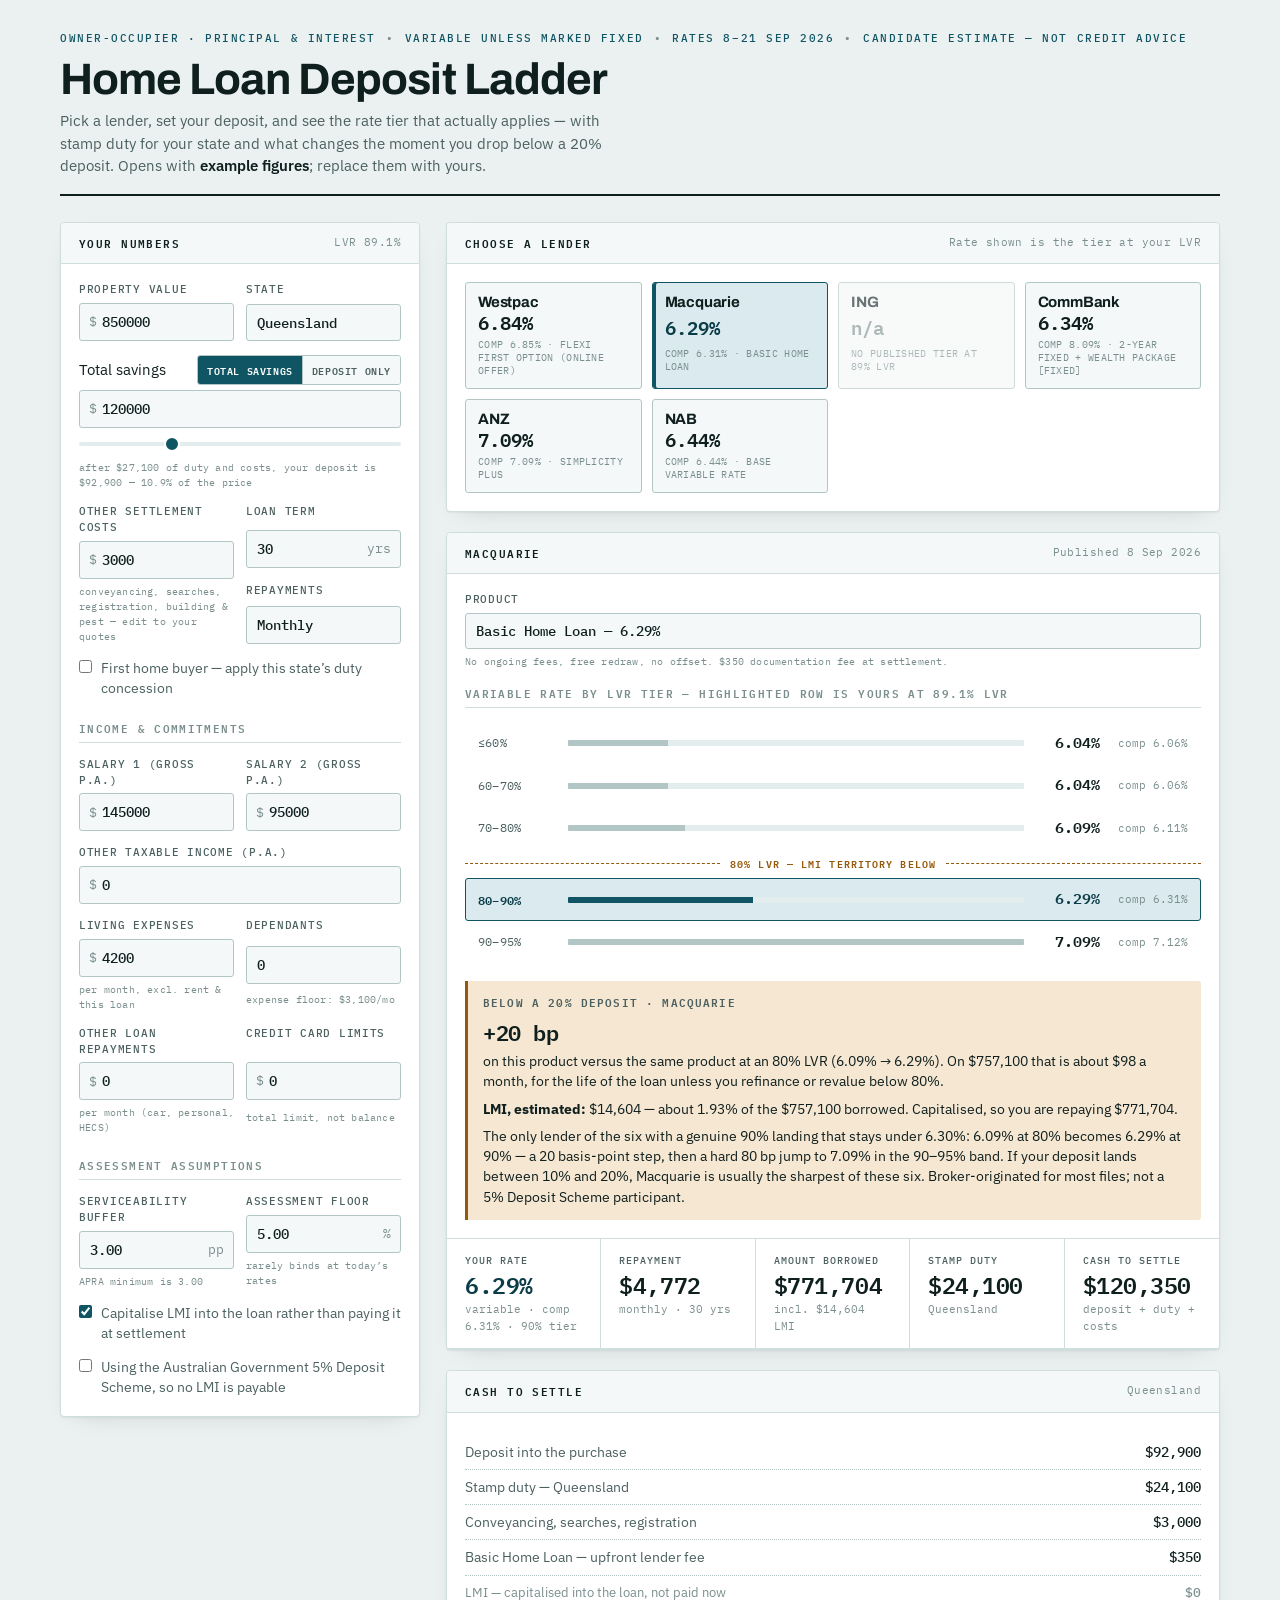
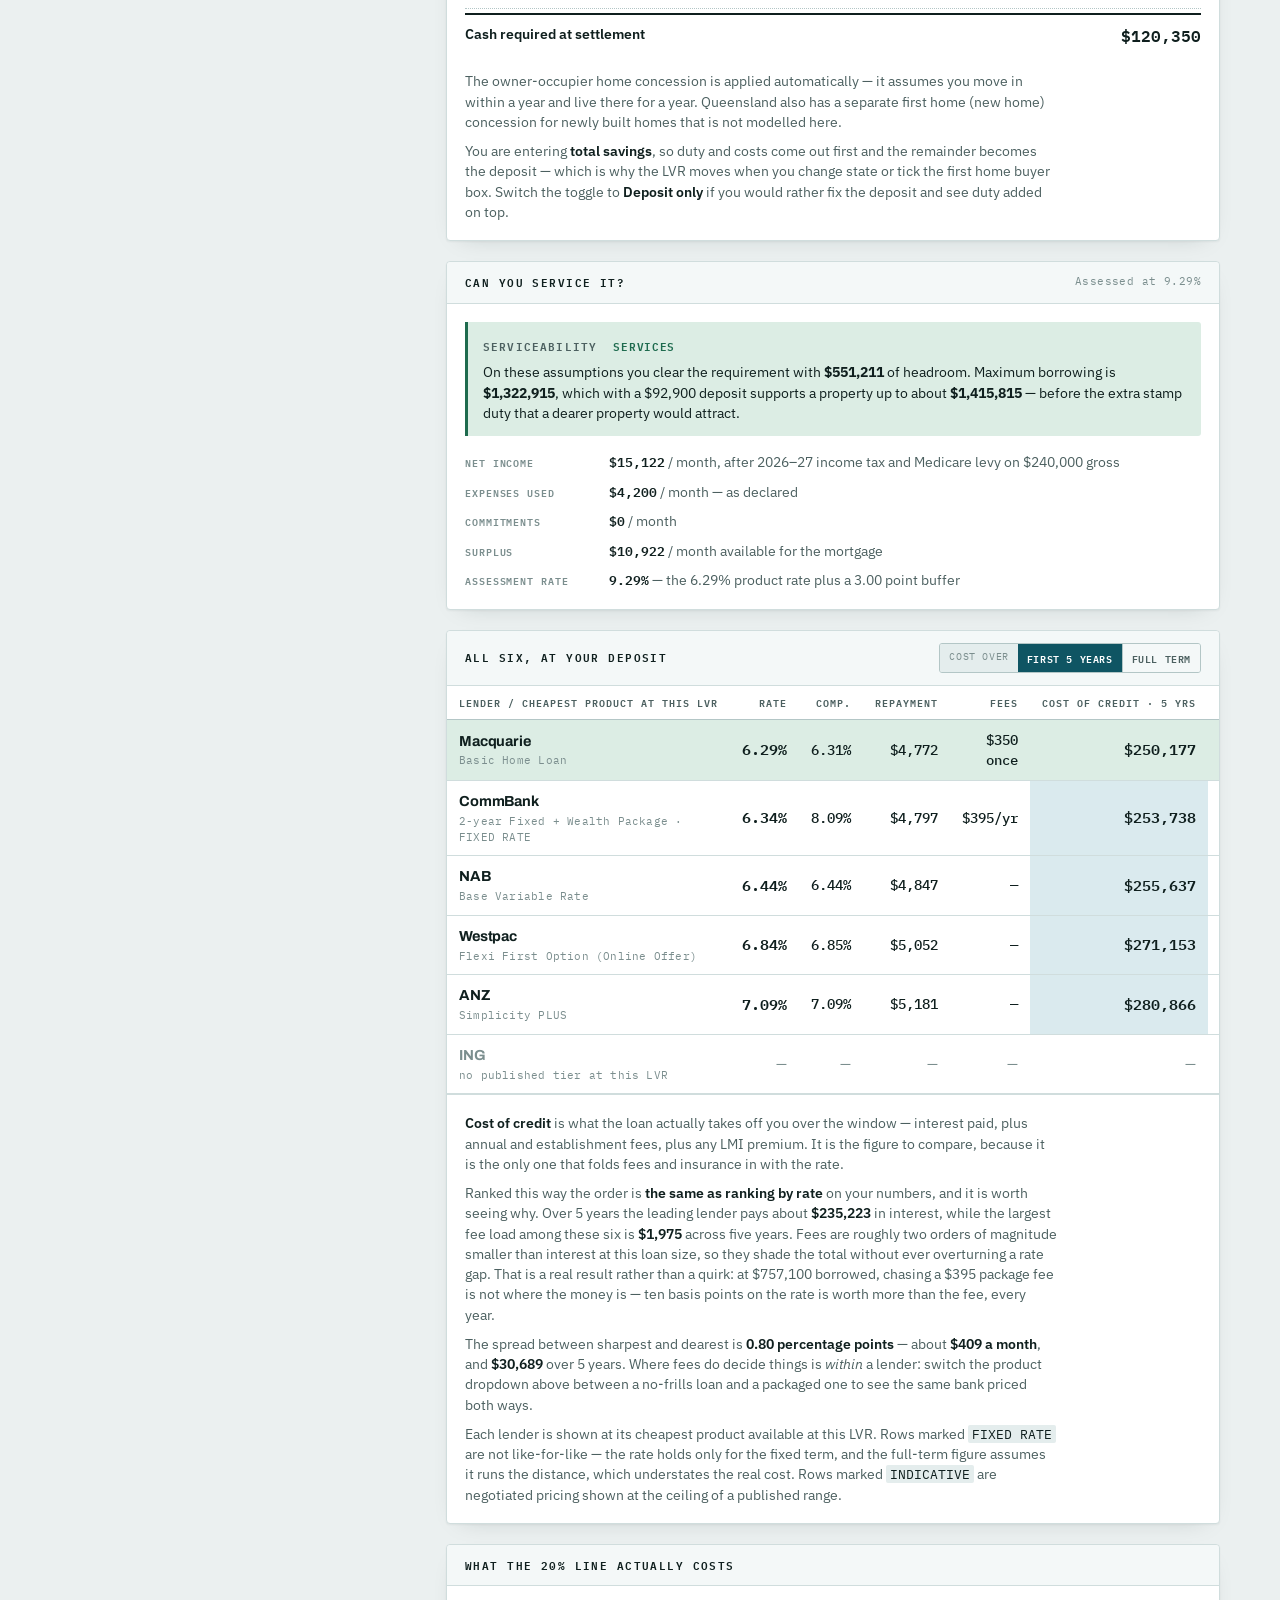
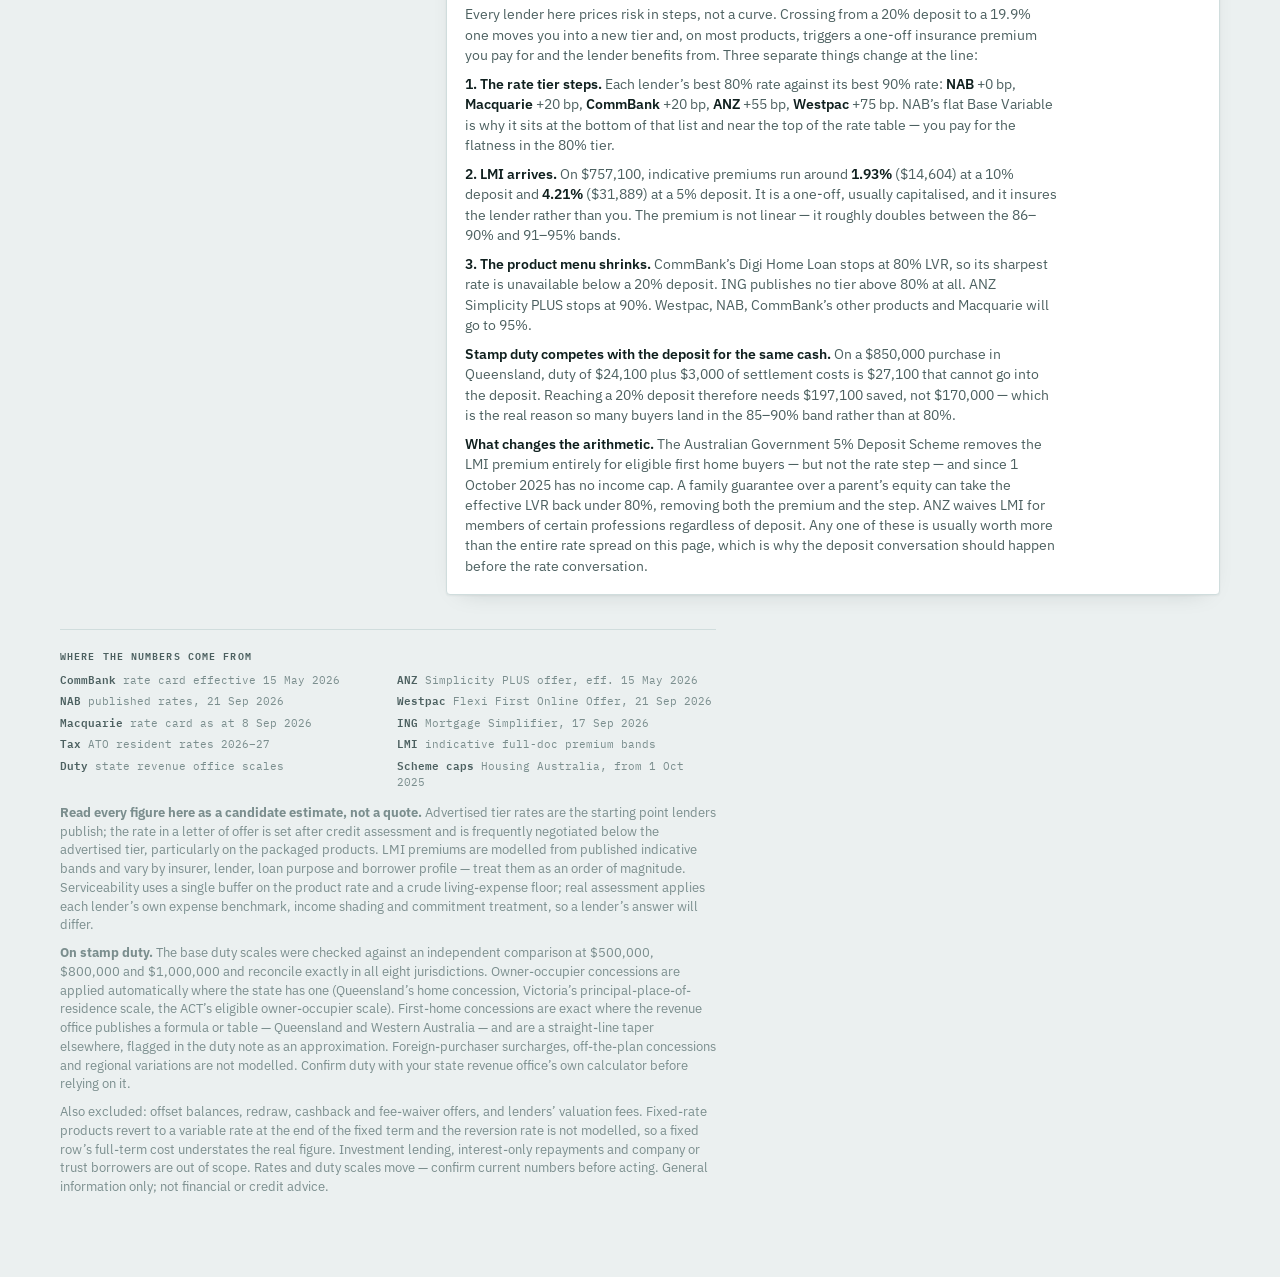
==== home-loan-ladder/index.html @ e35a6cb9 "Publish Home Loan Deposit Ladder" ====
<!doctype html>
<html lang="en-AU">
<head>
<meta charset="utf-8">
<meta name="viewport" content="width=device-width, initial-scale=1">
<title>Home Loan Deposit Ladder</title>
<style>body{font-family:system-ui,-apple-system,sans-serif;margin:0;padding:2rem;background:#eef3f3;color:#142323}main{max-width:42rem;margin:12vh auto;background:#fff;padding:2rem;border:1px solid #ccd8d8;border-radius:8px}p{line-height:1.55}.err{color:#8d2424}</style>
</head>
<body><main id="loading"><h1>Home Loan Deposit Ladder</h1><p>Loading calculator…</p></main>
<script>
(async()=>{
try{
if(!('DecompressionStream' in window)) throw new Error('Browser gzip support unavailable.');
const files=['c01.bin','c02.bin','c03.bin','c04.bin','c05.bin','c06.bin','c07.bin','c08.bin','c09.bin','c10.bin','c11.bin'];
const arrays=await Promise.all(files.map(f=>fetch('assets/'+f,{cache:'no-store'}).then(r=>{if(!r.ok)throw new Error(f+' '+r.status);return r.arrayBuffer();}).then(b=>new Uint8Array(b))));
const total=arrays.reduce((n,a)=>n+a.length,0),packed=new Uint8Array(total);let offset=0;for(const a of arrays){packed.set(a,offset);offset+=a.length;}
const stream=new Blob([packed]).stream().pipeThrough(new DecompressionStream('gzip'));
const html=await new Response(stream).text();document.open();document.write(html);document.close();
}catch(e){document.getElementById('loading').innerHTML='<h1>Home Loan Deposit Ladder</h1><p class="err">The calculator could not be loaded. Please refresh the page.</p>';console.error(e);}
})();
</script></body></html>
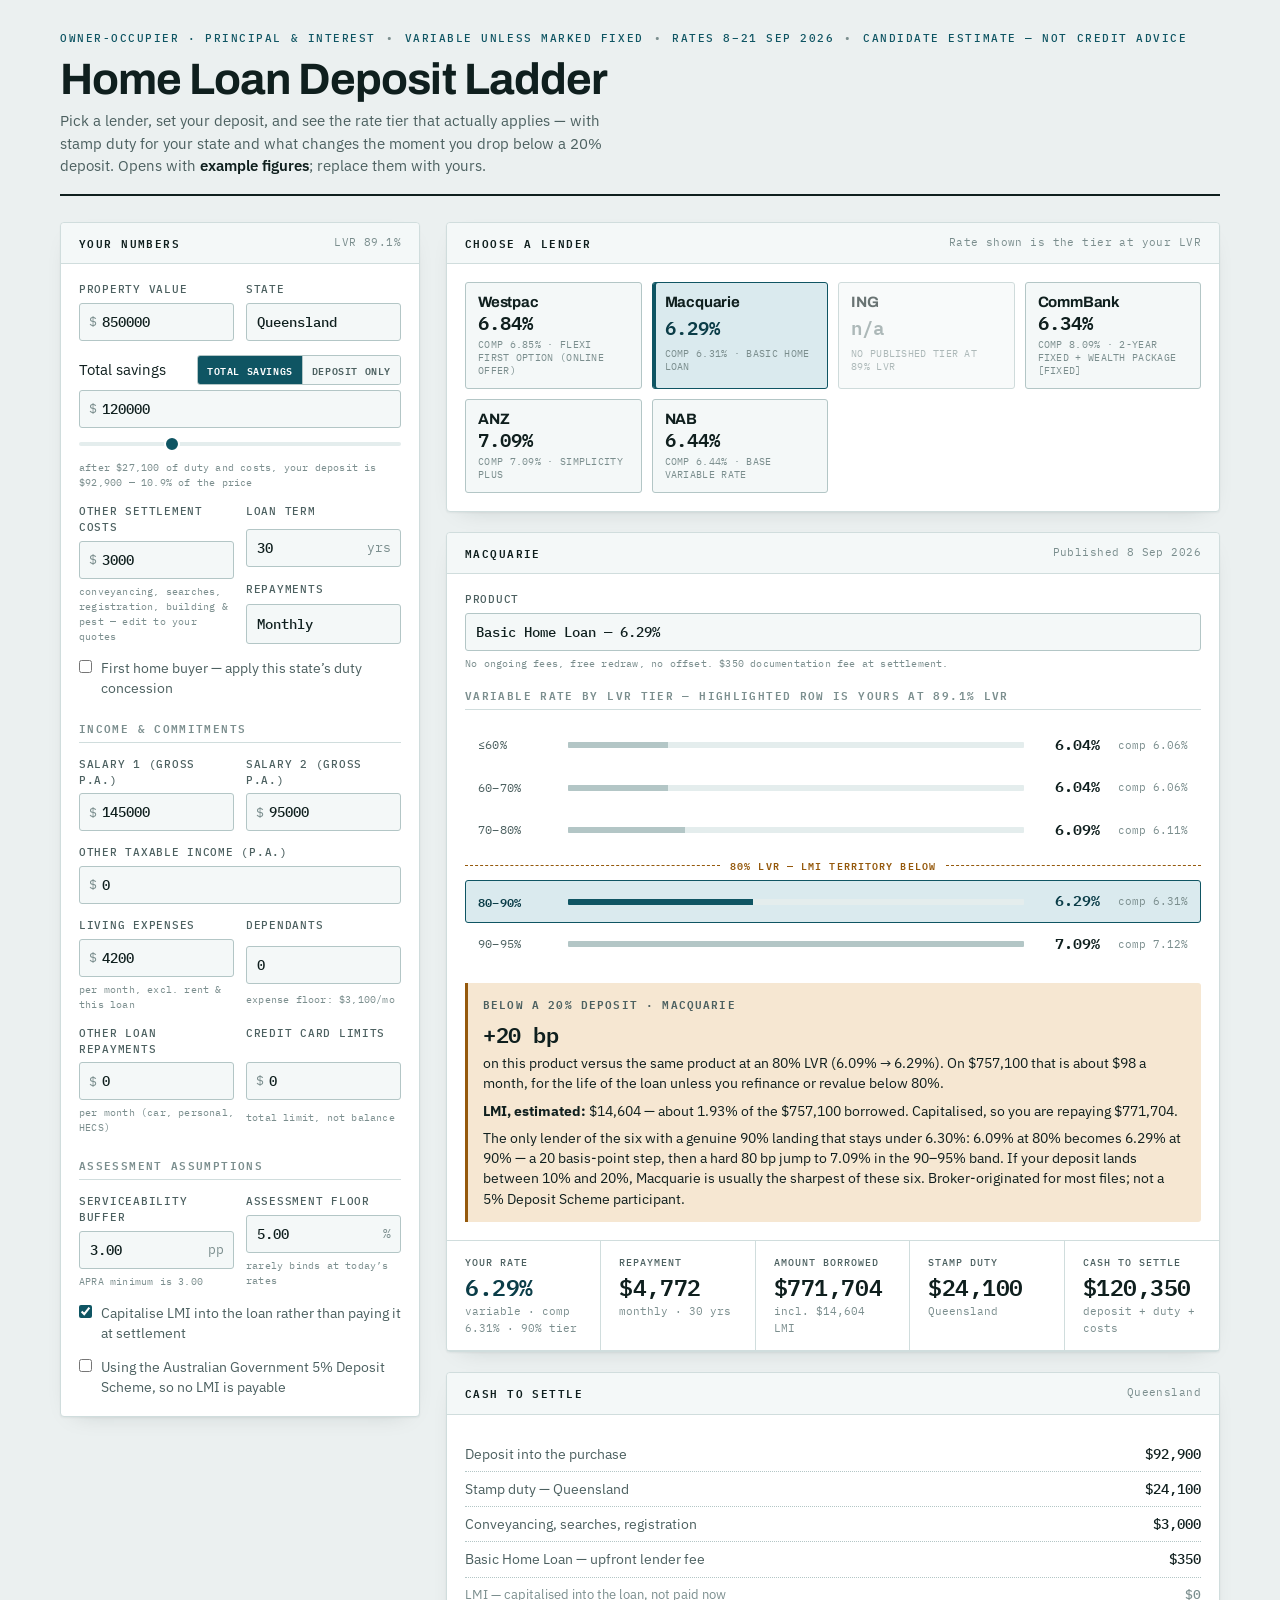
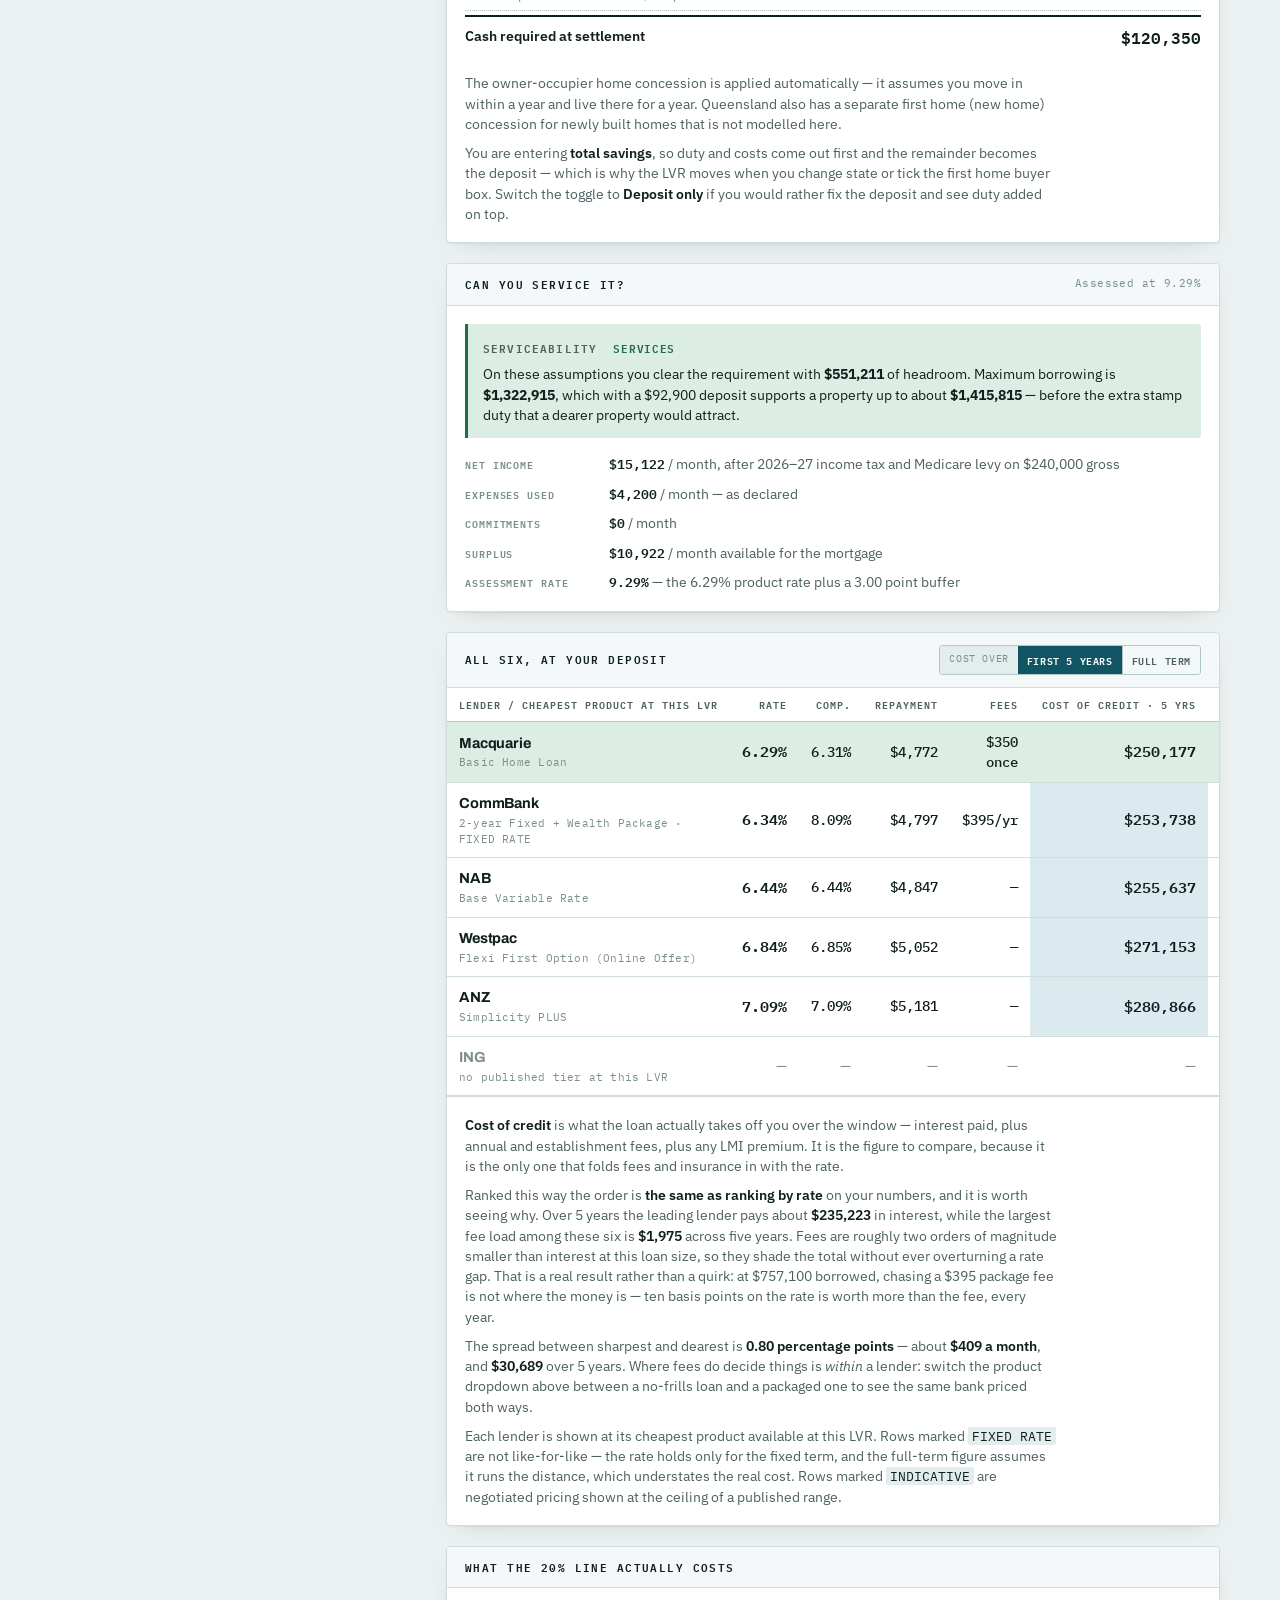
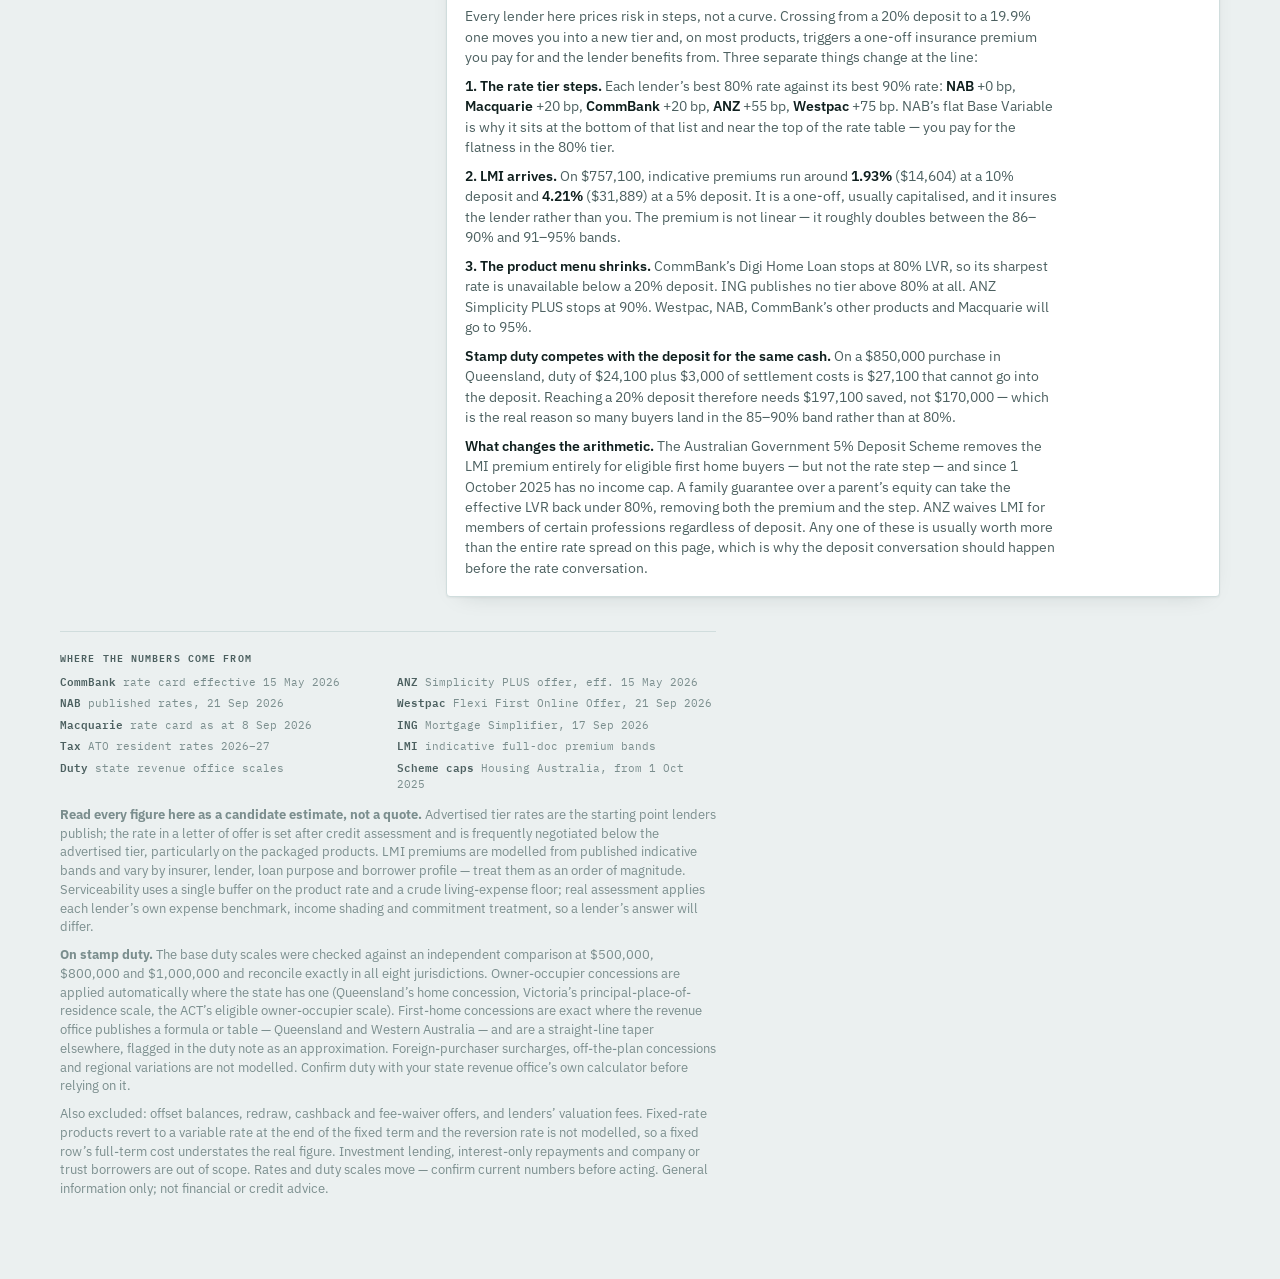
==== commit 4088fbec: "Make Home Loan Deposit Ladder source readable" ====
--- a/home-loan-ladder/index.html
+++ b/home-loan-ladder/index.html
@@ -2,20 +2,266 @@
 <html lang="en-AU">
 <head>
 <meta charset="utf-8">
-<meta name="viewport" content="width=device-width, initial-scale=1">
+<meta name="viewport" content="width=device-width, initial-scale=1, viewport-fit=cover">
+<meta name="description" content="Compare owner-occupier home loan rates across six Australian lenders by LVR tier, with stamp duty by state and serviceability.">
+<meta name="color-scheme" content="light dark">
 <title>Home Loan Deposit Ladder</title>
-<style>body{font-family:system-ui,-apple-system,sans-serif;margin:0;padding:2rem;background:#eef3f3;color:#142323}main{max-width:42rem;margin:12vh auto;background:#fff;padding:2rem;border:1px solid #ccd8d8;border-radius:8px}p{line-height:1.55}.err{color:#8d2424}</style>
+<link rel="preconnect" href="https://fonts.gstatic.com" crossorigin>
+<link rel="stylesheet" href="https://fonts.googleapis.com/css2?family=Archivo:wght@600;700&family=IBM+Plex+Mono:wght@400;500;600&family=IBM+Plex+Sans:wght@400;500;600&display=swap">
+<link rel="stylesheet" href="styles.css">
 </head>
-<body><main id="loading"><h1>Home Loan Deposit Ladder</h1><p>Loading calculator…</p></main>
-<script>
-(async()=>{
-try{
-if(!('DecompressionStream' in window)) throw new Error('Browser gzip support unavailable.');
-const files=['c01.bin','c02.bin','c03.bin','c04.bin','c05.bin','c06.bin','c07.bin','c08.bin','c09.bin','c10.bin','c11.bin'];
-const arrays=await Promise.all(files.map(f=>fetch('assets/'+f,{cache:'no-store'}).then(r=>{if(!r.ok)throw new Error(f+' '+r.status);return r.arrayBuffer();}).then(b=>new Uint8Array(b))));
-const total=arrays.reduce((n,a)=>n+a.length,0),packed=new Uint8Array(total);let offset=0;for(const a of arrays){packed.set(a,offset);offset+=a.length;}
-const stream=new Blob([packed]).stream().pipeThrough(new DecompressionStream('gzip'));
-const html=await new Response(stream).text();document.open();document.write(html);document.close();
-}catch(e){document.getElementById('loading').innerHTML='<h1>Home Loan Deposit Ladder</h1><p class="err">The calculator could not be loaded. Please refresh the page.</p>';console.error(e);}
-})();
-</script></body></html>
+<body>
+<div class="wrap">
+
+  <header class="mast">
+    <div class="kicker">
+      <span>Owner-occupier &middot; Principal &amp; interest</span>
+      <span class="dot">&bull;</span>
+      <span>Variable unless marked fixed</span>
+      <span class="dot">&bull;</span>
+      <span>Rates 8&ndash;21 Sep 2026</span>
+      <span class="dot">&bull;</span>
+      <span>Candidate estimate &mdash; not credit advice</span>
+    </div>
+    <h1>Home Loan Deposit Ladder</h1>
+    <p class="standfirst">Pick a lender, set your deposit, and see the rate tier that actually applies &mdash; with stamp duty for your state and what changes the moment you drop below a 20% deposit. Opens with <b>example figures</b>; replace them with yours.</p>
+  </header>
+
+  <div class="layout">
+
+    <!-- ============ INPUTS ============ -->
+    <div>
+      <section class="panel">
+        <div class="panel-hd"><h2>Your numbers</h2><span class="note" id="lvrTag">LVR &mdash;</span></div>
+        <div class="panel-bd">
+
+          <div class="fieldset">
+            <div class="row2">
+              <div class="field">
+                <label for="price">Property value</label>
+                <div class="ctl has-pre"><span class="pre">$</span><input type="number" id="price" value="850000" min="50000" step="5000"></div>
+              </div>
+              <div class="field">
+                <label for="state">State</label>
+                <select id="state">
+                  <option value="QLD" selected>Queensland</option>
+                  <option value="NSW">New South Wales</option>
+                  <option value="VIC">Victoria</option>
+                  <option value="SA">South Australia</option>
+                  <option value="WA">Western Australia</option>
+                  <option value="TAS">Tasmania</option>
+                  <option value="ACT">ACT</option>
+                  <option value="NT">Northern Territory</option>
+                </select>
+              </div>
+            </div>
+
+            <div class="field">
+              <div class="lblrow">
+                <span class="lbl" id="cashLabel">Cash you have</span>
+                <div class="seg" id="cashSeg">
+                  <button type="button" data-mode="savings" aria-pressed="true">Total savings</button>
+                  <button type="button" data-mode="deposit" aria-pressed="false">Deposit only</button>
+                </div>
+              </div>
+              <div class="ctl has-pre"><span class="pre">$</span><input type="number" id="cash" value="120000" min="0" step="1000"></div>
+              <input type="range" id="cashPct" min="2" max="45" step="0.5" value="14.1" aria-label="Cash as a percentage of property value">
+              <div class="hint" id="cashHint">&mdash;</div>
+            </div>
+
+            <div class="row2">
+              <div class="field">
+                <label for="otherCosts">Other settlement costs</label>
+                <div class="ctl has-pre"><span class="pre">$</span><input type="number" id="otherCosts" value="3000" min="0" step="250"></div>
+                <div class="hint">conveyancing, searches, registration, building &amp; pest &mdash; edit to your quotes</div>
+              </div>
+              <div class="field">
+                <label for="term">Loan term</label>
+                <div class="ctl has-post"><span class="post">yrs</span><input type="number" id="term" value="30" min="5" max="30" step="1"></div>
+                <div class="field" style="margin-top:9px">
+                  <label for="freq">Repayments</label>
+                  <select id="freq">
+                    <option value="12" selected>Monthly</option>
+                    <option value="26">Fortnightly</option>
+                    <option value="52">Weekly</option>
+                  </select>
+                </div>
+              </div>
+            </div>
+
+            <label class="checkline"><input type="checkbox" id="fhb"> First home buyer &mdash; apply this state&rsquo;s duty concession</label>
+          </div>
+
+          <div class="sub-hd">Income &amp; commitments</div>
+          <div class="fieldset">
+            <div class="row2">
+              <div class="field">
+                <label for="inc1">Salary 1 (gross p.a.)</label>
+                <div class="ctl has-pre"><span class="pre">$</span><input type="number" id="inc1" value="145000" min="0" step="1000"></div>
+              </div>
+              <div class="field">
+                <label for="inc2">Salary 2 (gross p.a.)</label>
+                <div class="ctl has-pre"><span class="pre">$</span><input type="number" id="inc2" value="95000" min="0" step="1000"></div>
+              </div>
+            </div>
+            <div class="field">
+              <label for="incOther">Other taxable income (p.a.)</label>
+              <div class="ctl has-pre"><span class="pre">$</span><input type="number" id="incOther" value="0" min="0" step="500"></div>
+            </div>
+            <div class="row2">
+              <div class="field">
+                <label for="expenses">Living expenses</label>
+                <div class="ctl has-pre"><span class="pre">$</span><input type="number" id="expenses" value="4200" min="0" step="100"></div>
+                <div class="hint">per month, excl. rent &amp; this loan</div>
+              </div>
+              <div class="field">
+                <label for="deps">Dependants</label>
+                <div class="ctl"><input type="number" id="deps" value="0" min="0" max="8" step="1"></div>
+                <div class="hint" id="hemHint">&mdash;</div>
+              </div>
+            </div>
+            <div class="row2">
+              <div class="field">
+                <label for="otherDebt">Other loan repayments</label>
+                <div class="ctl has-pre"><span class="pre">$</span><input type="number" id="otherDebt" value="0" min="0" step="50"></div>
+                <div class="hint">per month (car, personal, HECS)</div>
+              </div>
+              <div class="field">
+                <label for="cardLimit">Credit card limits</label>
+                <div class="ctl has-pre"><span class="pre">$</span><input type="number" id="cardLimit" value="0" min="0" step="1000"></div>
+                <div class="hint">total limit, not balance</div>
+              </div>
+            </div>
+          </div>
+
+          <div class="sub-hd">Assessment assumptions</div>
+          <div class="fieldset">
+            <div class="row2">
+              <div class="field">
+                <label for="buffer">Serviceability buffer</label>
+                <div class="ctl has-post"><span class="post">pp</span><input type="number" id="buffer" value="3.00" min="0" max="6" step="0.25"></div>
+                <div class="hint">APRA minimum is 3.00</div>
+              </div>
+              <div class="field">
+                <label for="floorRate">Assessment floor</label>
+                <div class="ctl has-post"><span class="post">%</span><input type="number" id="floorRate" value="5.00" min="0" max="12" step="0.25"></div>
+                <div class="hint">rarely binds at today&rsquo;s rates</div>
+              </div>
+            </div>
+            <label class="checkline"><input type="checkbox" id="capLmi" checked> Capitalise LMI into the loan rather than paying it at settlement</label>
+            <label class="checkline"><input type="checkbox" id="scheme"> Using the Australian Government 5% Deposit Scheme, so no LMI is payable</label>
+          </div>
+
+        </div>
+      </section>
+    </div>
+
+    <!-- ============ RESULTS ============ -->
+    <div>
+
+      <section class="panel">
+        <div class="panel-hd"><h2>Choose a lender</h2><span class="note">Rate shown is the tier at your LVR</span></div>
+        <div class="panel-bd">
+          <div class="lenders" id="lenderList" role="group" aria-label="Lender"></div>
+        </div>
+      </section>
+
+      <section class="panel">
+        <div class="panel-hd"><h2 id="selHd">Selected lender</h2><span class="note" id="selAsOf">&mdash;</span></div>
+        <div class="panel-bd">
+          <div class="field" style="margin-bottom:16px">
+            <label for="product">Product</label>
+            <select id="product"></select>
+            <div class="hint" id="productBlurb">&mdash;</div>
+          </div>
+
+          <div class="sub-hd" style="margin-top:0" id="ladderHd">Rate by LVR tier</div>
+          <div class="ladder" id="ladder"></div>
+
+          <div id="lowDepositBox" style="margin-top:18px"></div>
+        </div>
+        <div class="verdict" id="verdict"></div>
+      </section>
+
+      <section class="panel">
+        <div class="panel-hd"><h2>Cash to settle</h2><span class="note" id="dutyTag">&mdash;</span></div>
+        <div class="panel-bd">
+          <div class="ledger" id="ledger"></div>
+          <div class="prose" id="dutyNote" style="margin-top:16px"></div>
+        </div>
+      </section>
+
+      <section class="panel">
+        <div class="panel-hd"><h2>Can you service it?</h2><span class="note" id="assessTag">&mdash;</span></div>
+        <div class="panel-bd">
+          <div id="serviceBox"></div>
+          <dl class="deflist" id="serviceDetail" style="margin-top:16px"></dl>
+        </div>
+      </section>
+
+      <section class="panel">
+        <div class="panel-hd">
+          <h2>All six, at your deposit</h2>
+          <div class="seg" id="sortSeg">
+            <span class="lbl" style="font-family:var(--mono);font-size:10px;letter-spacing:.06em;text-transform:uppercase;color:var(--ink-3);padding:5px 9px;background:var(--surface-3)">Cost over</span>
+            <button type="button" data-horizon="5" aria-pressed="true">First 5 years</button>
+            <button type="button" data-horizon="full" aria-pressed="false">Full term</button>
+          </div>
+        </div>
+        <div class="tscroll">
+          <table>
+            <thead>
+              <tr>
+                <th scope="col">Lender / cheapest product at this LVR</th>
+                <th scope="col">Rate</th>
+                <th scope="col">Comp.</th>
+                <th scope="col">Repayment</th>
+                <th scope="col">Fees</th>
+                <th scope="col" id="costHd">Cost of credit</th>
+                <th scope="col">Max LVR</th>
+              </tr>
+            </thead>
+            <tbody id="cmpBody"></tbody>
+          </table>
+        </div>
+        <div class="panel-bd" style="border-top:1px solid var(--line)">
+          <div class="prose" id="cmpNote"></div>
+        </div>
+      </section>
+
+      <section class="panel">
+        <div class="panel-hd"><h2>What the 20% line actually costs</h2></div>
+        <div class="panel-bd"><div class="prose" id="cliffProse"></div></div>
+      </section>
+
+    </div>
+  </div>
+
+  <footer class="foot">
+    <h3>Where the numbers come from</h3>
+    <ul class="srcgrid">
+      <li><b>CommBank</b> rate card effective 15 May 2026</li>
+      <li><b>ANZ</b> Simplicity PLUS offer, eff. 15 May 2026</li>
+      <li><b>NAB</b> published rates, 21 Sep 2026</li>
+      <li><b>Westpac</b> Flexi First Online Offer, 21 Sep 2026</li>
+      <li><b>Macquarie</b> rate card as at 8 Sep 2026</li>
+      <li><b>ING</b> Mortgage Simplifier, 17 Sep 2026</li>
+      <li><b>Tax</b> ATO resident rates 2026&ndash;27</li>
+      <li><b>LMI</b> indicative full-doc premium bands</li>
+      <li><b>Duty</b> state revenue office scales</li>
+      <li><b>Scheme caps</b> Housing Australia, from 1 Oct 2025</li>
+    </ul>
+    <p><strong>Read every figure here as a candidate estimate, not a quote.</strong> Advertised tier rates are the starting point lenders publish; the rate in a letter of offer is set after credit assessment and is frequently negotiated below the advertised tier, particularly on the packaged products. LMI premiums are modelled from published indicative bands and vary by insurer, lender, loan purpose and borrower profile &mdash; treat them as an order of magnitude. Serviceability uses a single buffer on the product rate and a crude living-expense floor; real assessment applies each lender&rsquo;s own expense benchmark, income shading and commitment treatment, so a lender&rsquo;s answer will differ.</p>
+    <p><strong>On stamp duty.</strong> The base duty scales were checked against an independent comparison at $500,000, $800,000 and $1,000,000 and reconcile exactly in all eight jurisdictions. Owner-occupier concessions are applied automatically where the state has one (Queensland&rsquo;s home concession, Victoria&rsquo;s principal-place-of-residence scale, the ACT&rsquo;s eligible owner-occupier scale). First-home concessions are exact where the revenue office publishes a formula or table &mdash; Queensland and Western Australia &mdash; and are a straight-line taper elsewhere, flagged in the duty note as an approximation. Foreign-purchaser surcharges, off-the-plan concessions and regional variations are not modelled. Confirm duty with your state revenue office&rsquo;s own calculator before relying on it.</p>
+    <p>Also excluded: offset balances, redraw, cashback and fee-waiver offers, and lenders&rsquo; valuation fees. Fixed-rate products revert to a variable rate at the end of the fixed term and the reversion rate is not modelled, so a fixed row&rsquo;s full-term cost understates the real figure. Investment lending, interest-only repayments and company or trust borrowers are out of scope. Rates and duty scales move &mdash; confirm current numbers before acting. General information only; not financial or credit advice.</p>
+  </footer>
+</div>
+
+<script src="rates.js"></script>
+<script src="duty.js"></script>
+<script src="core.js"></script>
+<script src="render.js"></script>
+<script src="comparison.js"></script>
+<script src="init.js"></script>
+</body>
+</html>
--- a/home-loan-ladder/styles.css
+++ b/home-loan-ladder/styles.css
@@ -0,0 +1,6 @@
+@import url("styles-1.css");
+@import url("styles-2.css");
+@import url("styles-3.css");
+@import url("styles-4.css");
+@import url("styles-5.css");
+@import url("styles-6.css");
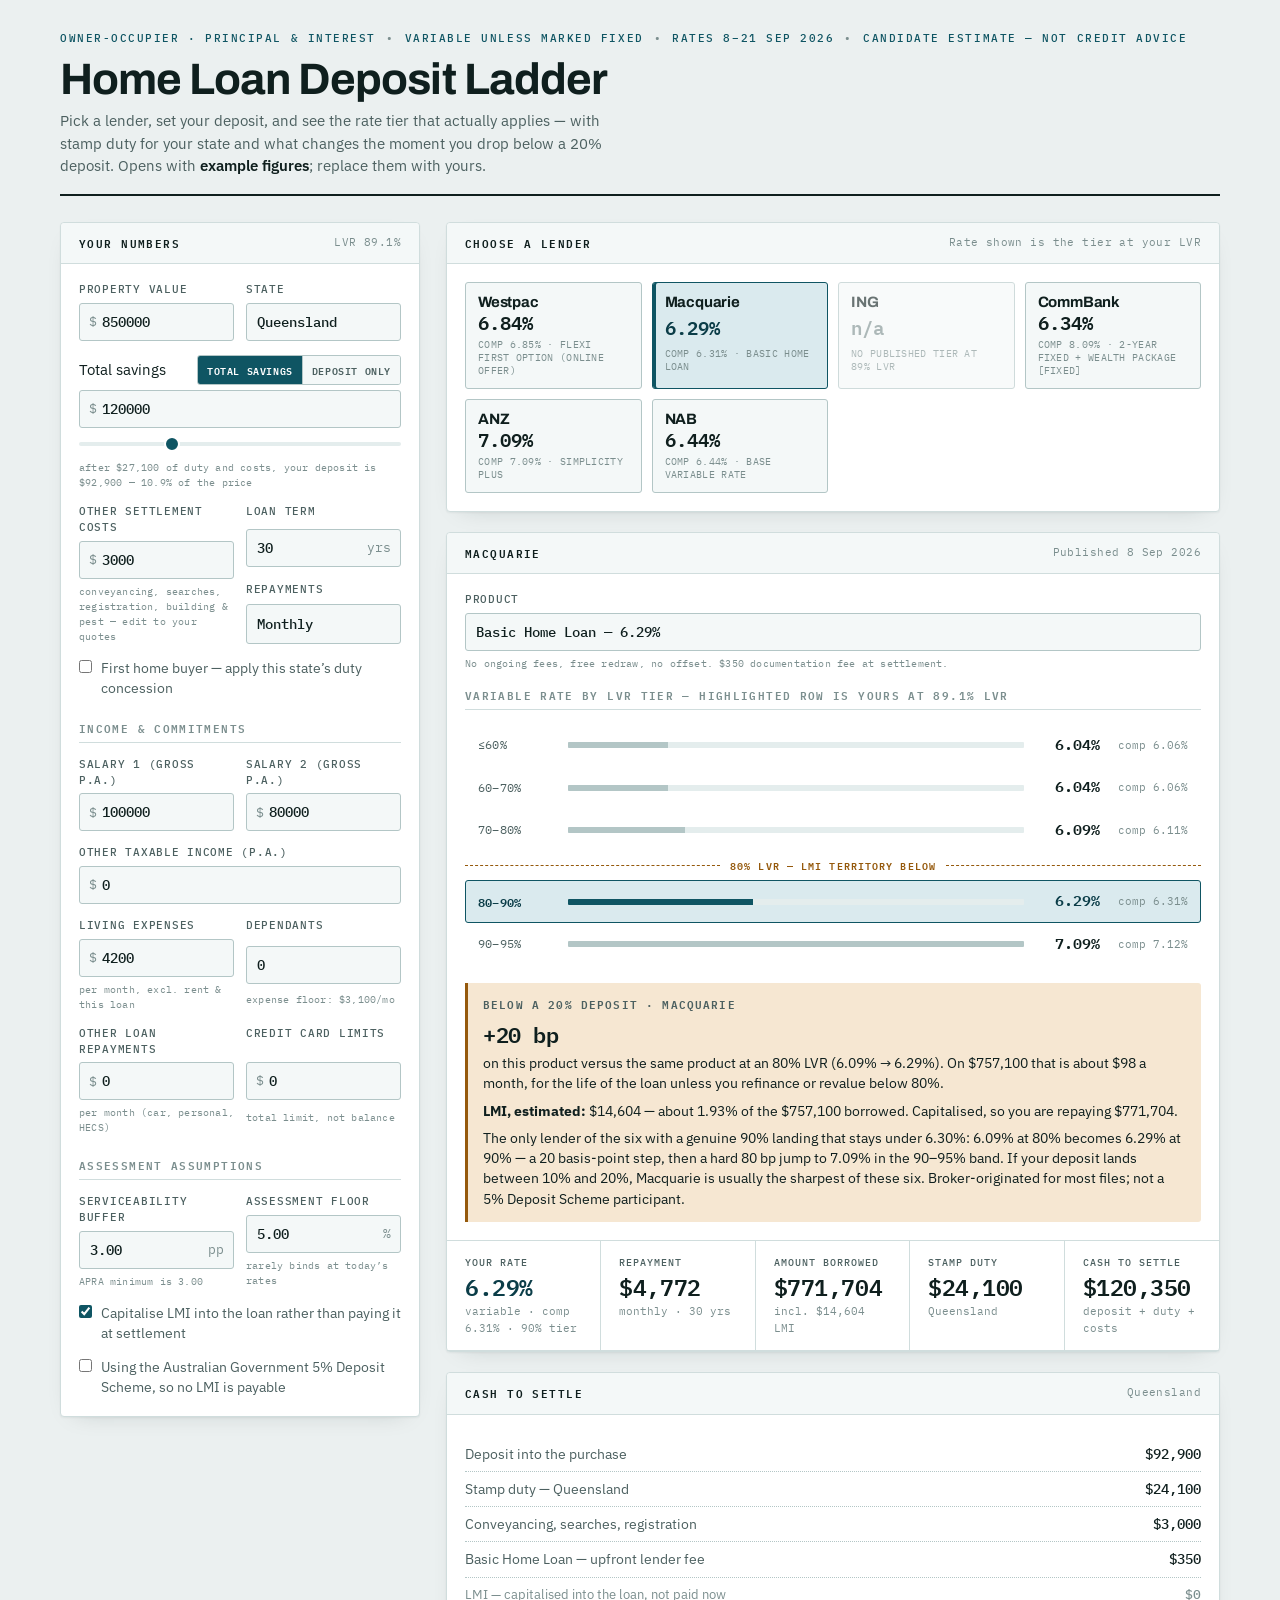
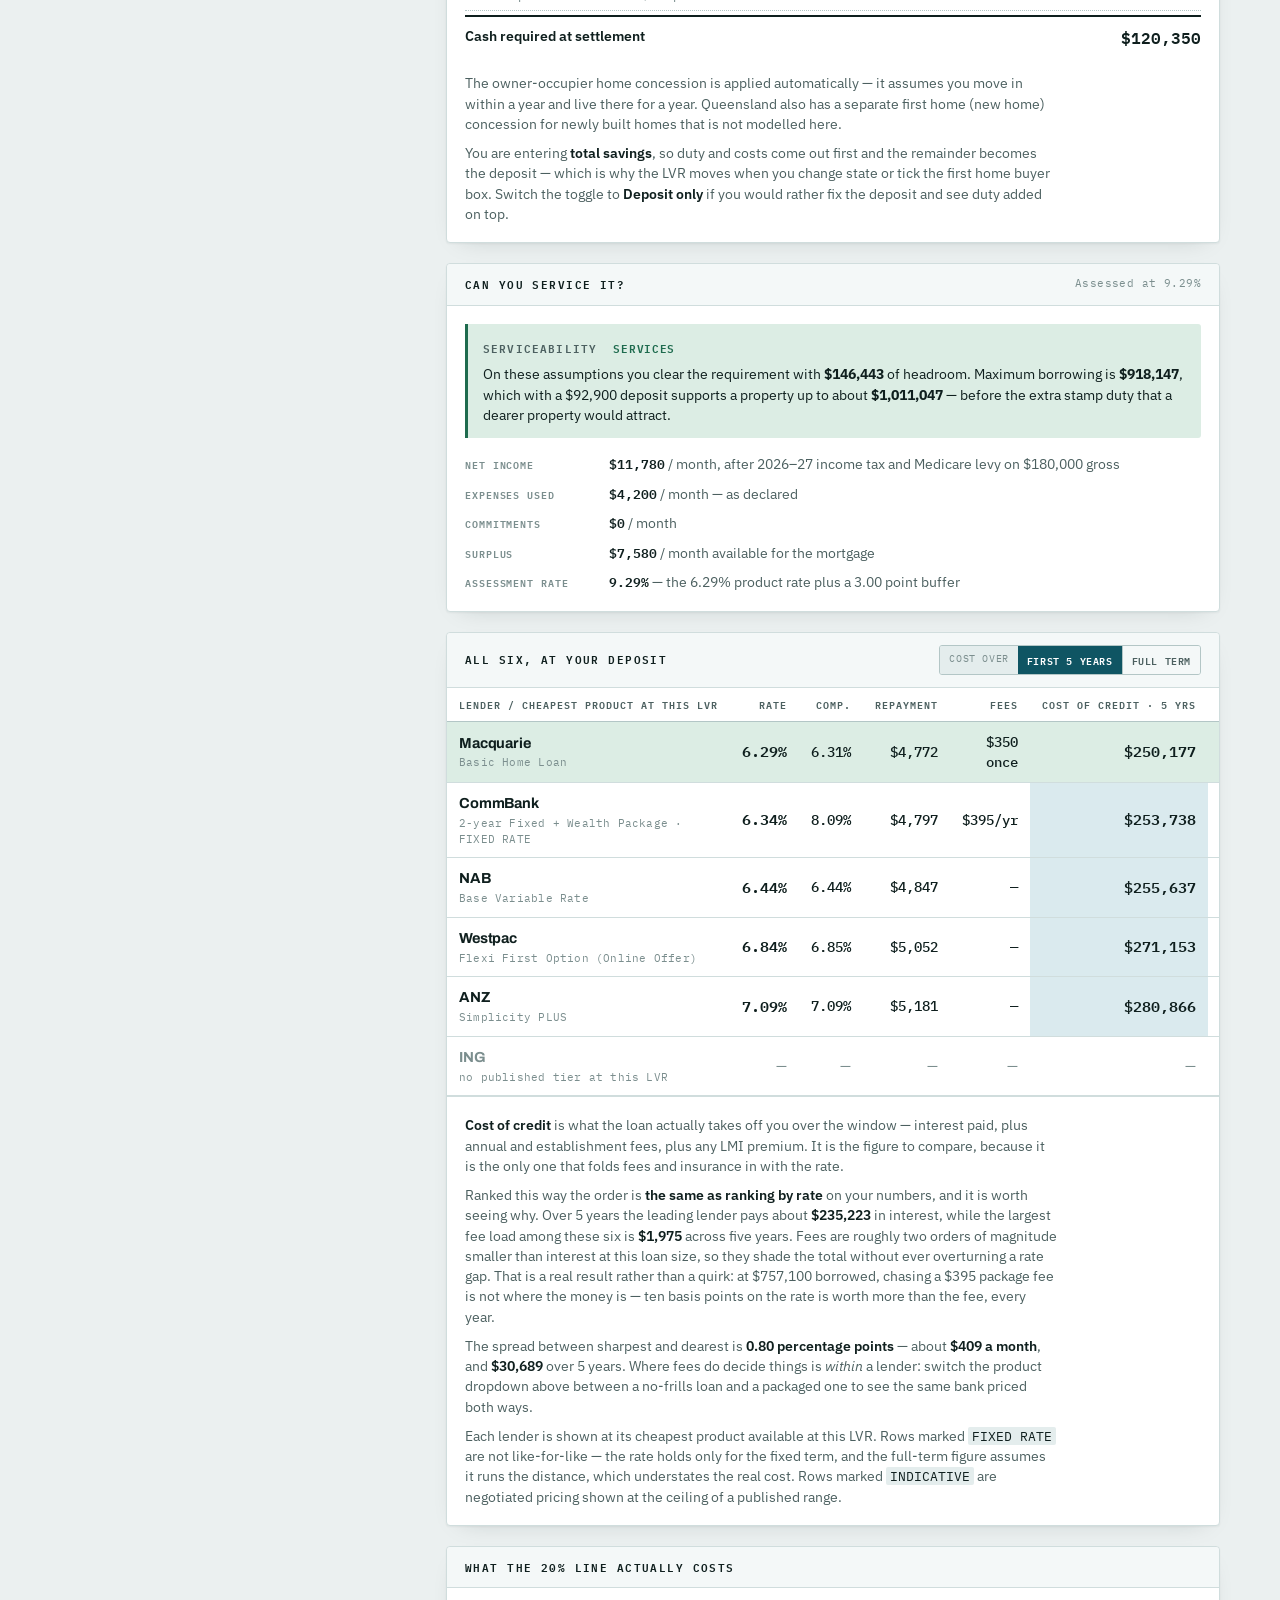
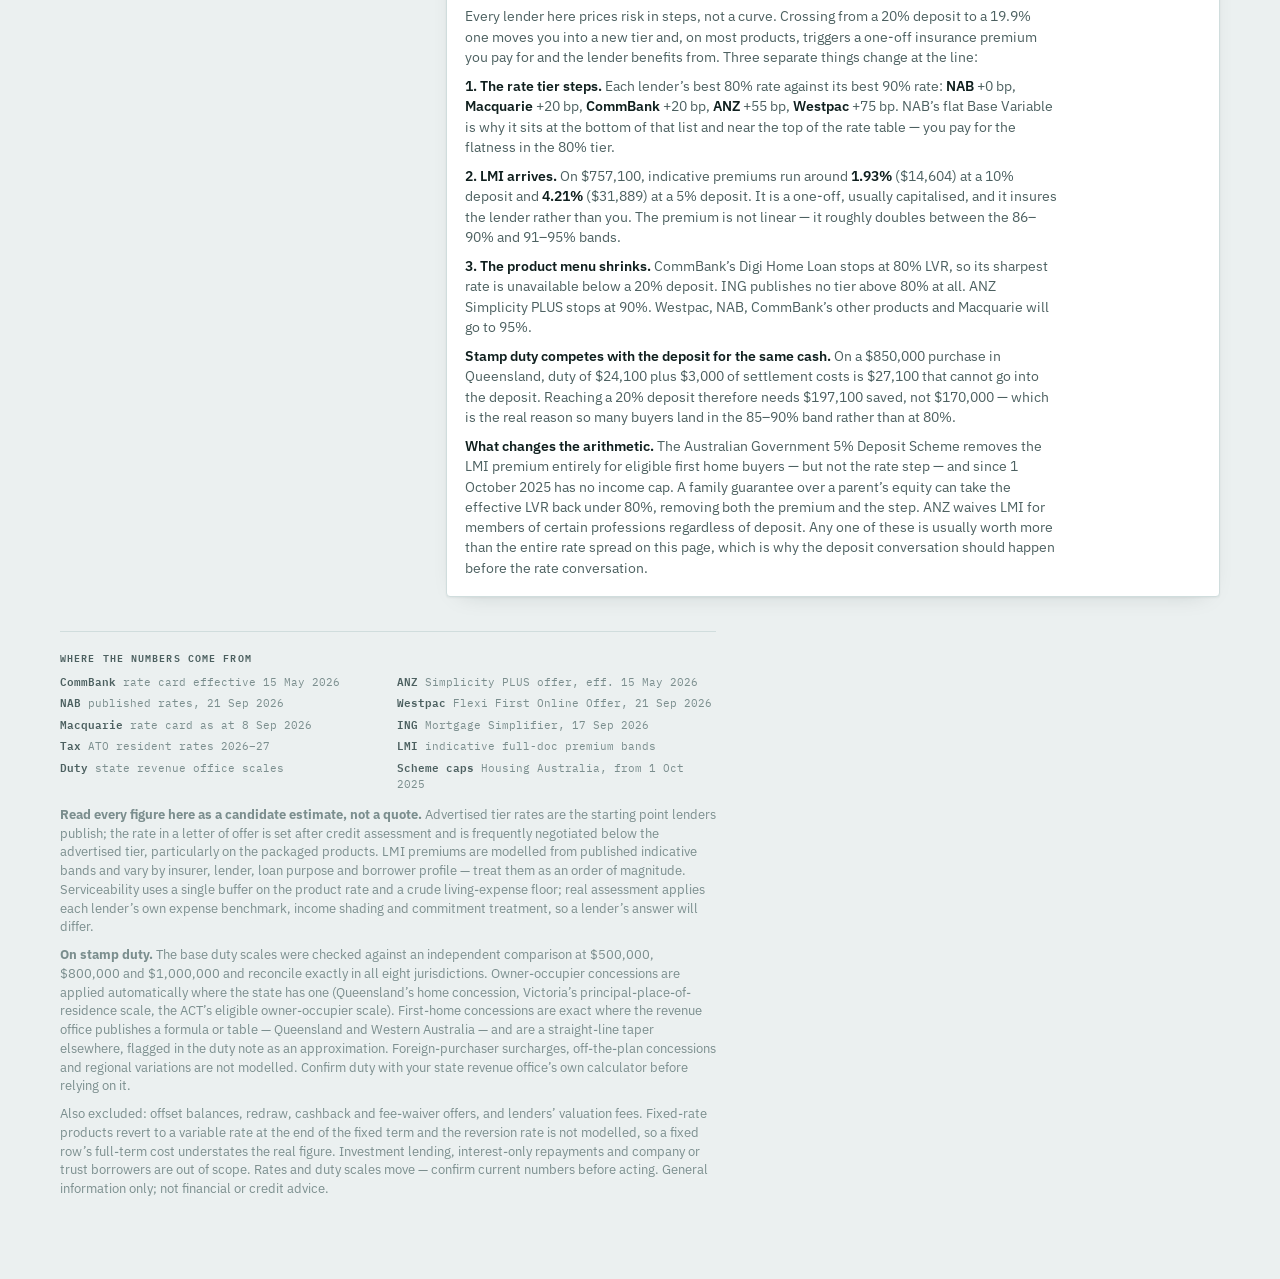
==== commit 416c09ba: "Update salary inputs in index.htmlchanged the defaults" ====
--- a/home-loan-ladder/index.html
+++ b/home-loan-ladder/index.html
@@ -97,11 +97,11 @@
             <div class="row2">
               <div class="field">
                 <label for="inc1">Salary 1 (gross p.a.)</label>
-                <div class="ctl has-pre"><span class="pre">$</span><input type="number" id="inc1" value="145000" min="0" step="1000"></div>
+                <div class="ctl has-pre"><span class="pre">$</span><input type="number" id="inc1" value="100000" min="0" step="1000"></div>
               </div>
               <div class="field">
                 <label for="inc2">Salary 2 (gross p.a.)</label>
-                <div class="ctl has-pre"><span class="pre">$</span><input type="number" id="inc2" value="95000" min="0" step="1000"></div>
+                <div class="ctl has-pre"><span class="pre">$</span><input type="number" id="inc2" value="80000" min="0" step="1000"></div>
               </div>
             </div>
             <div class="field">
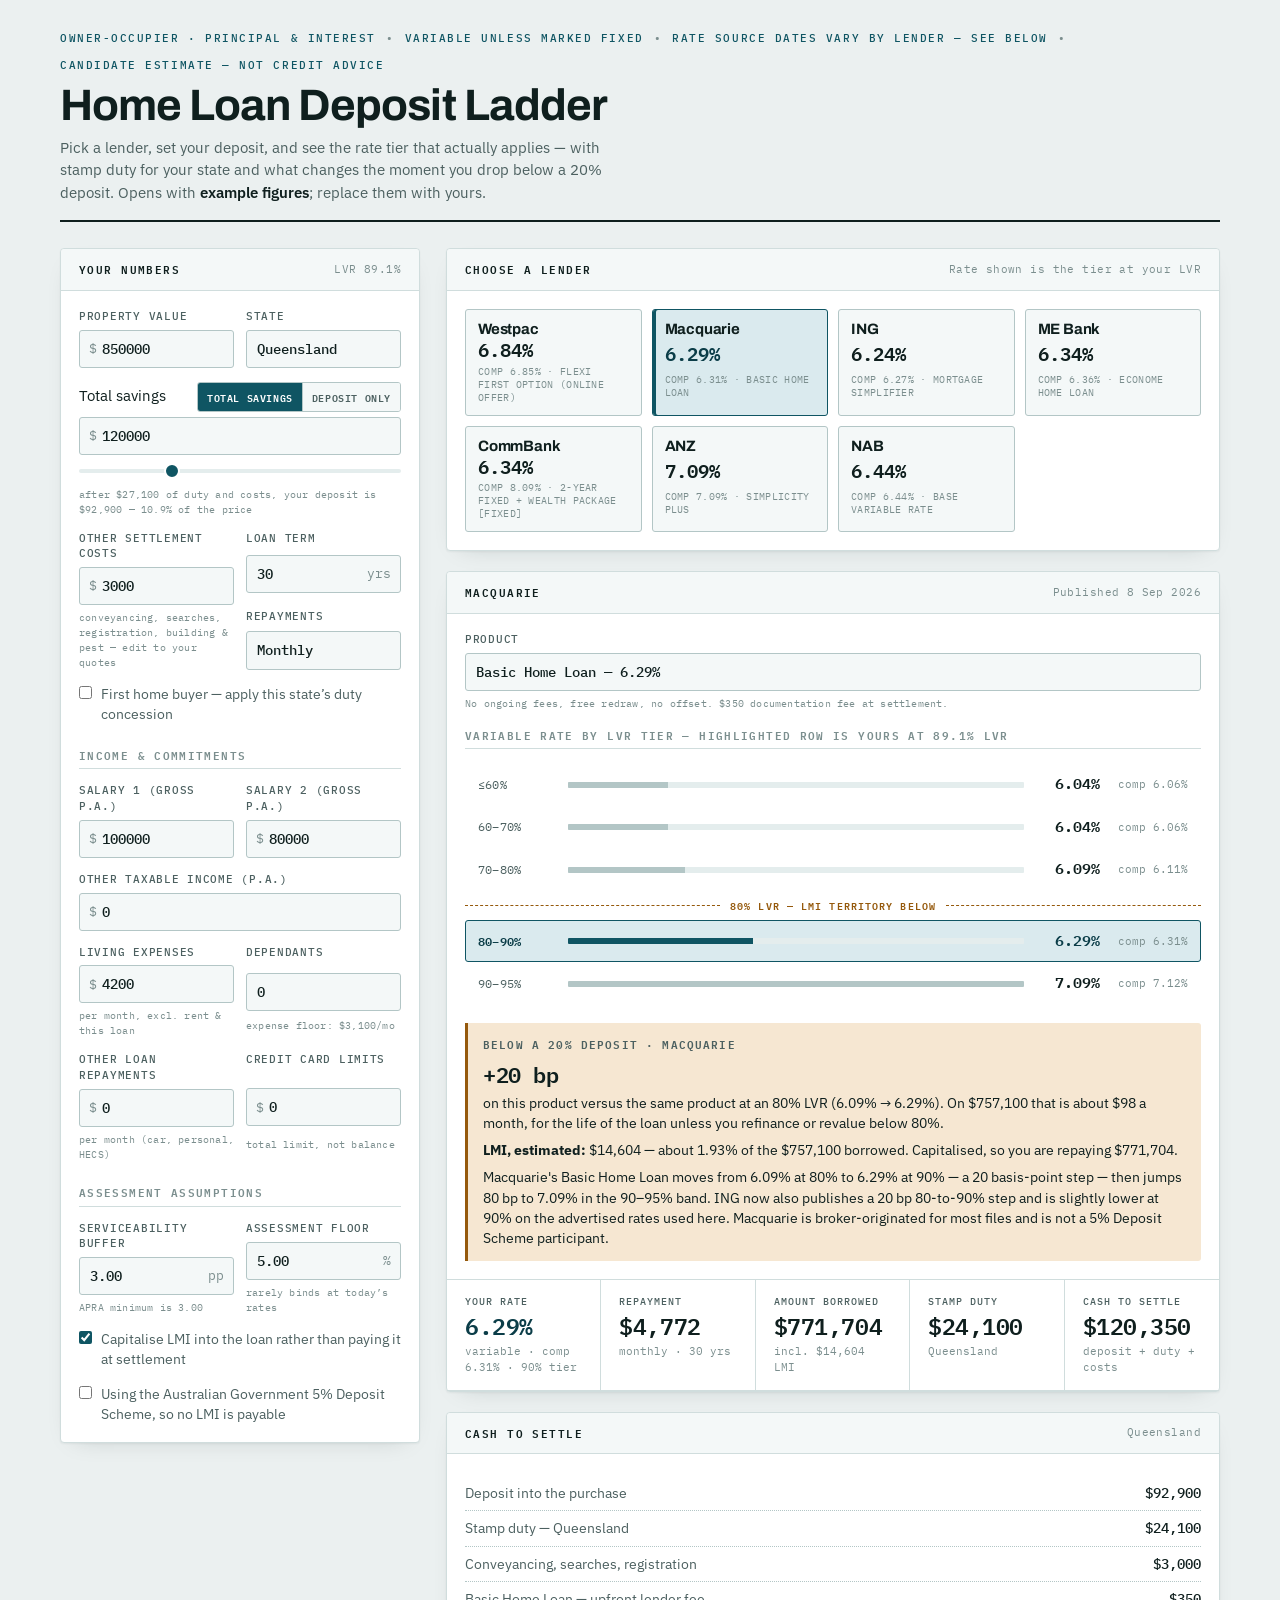
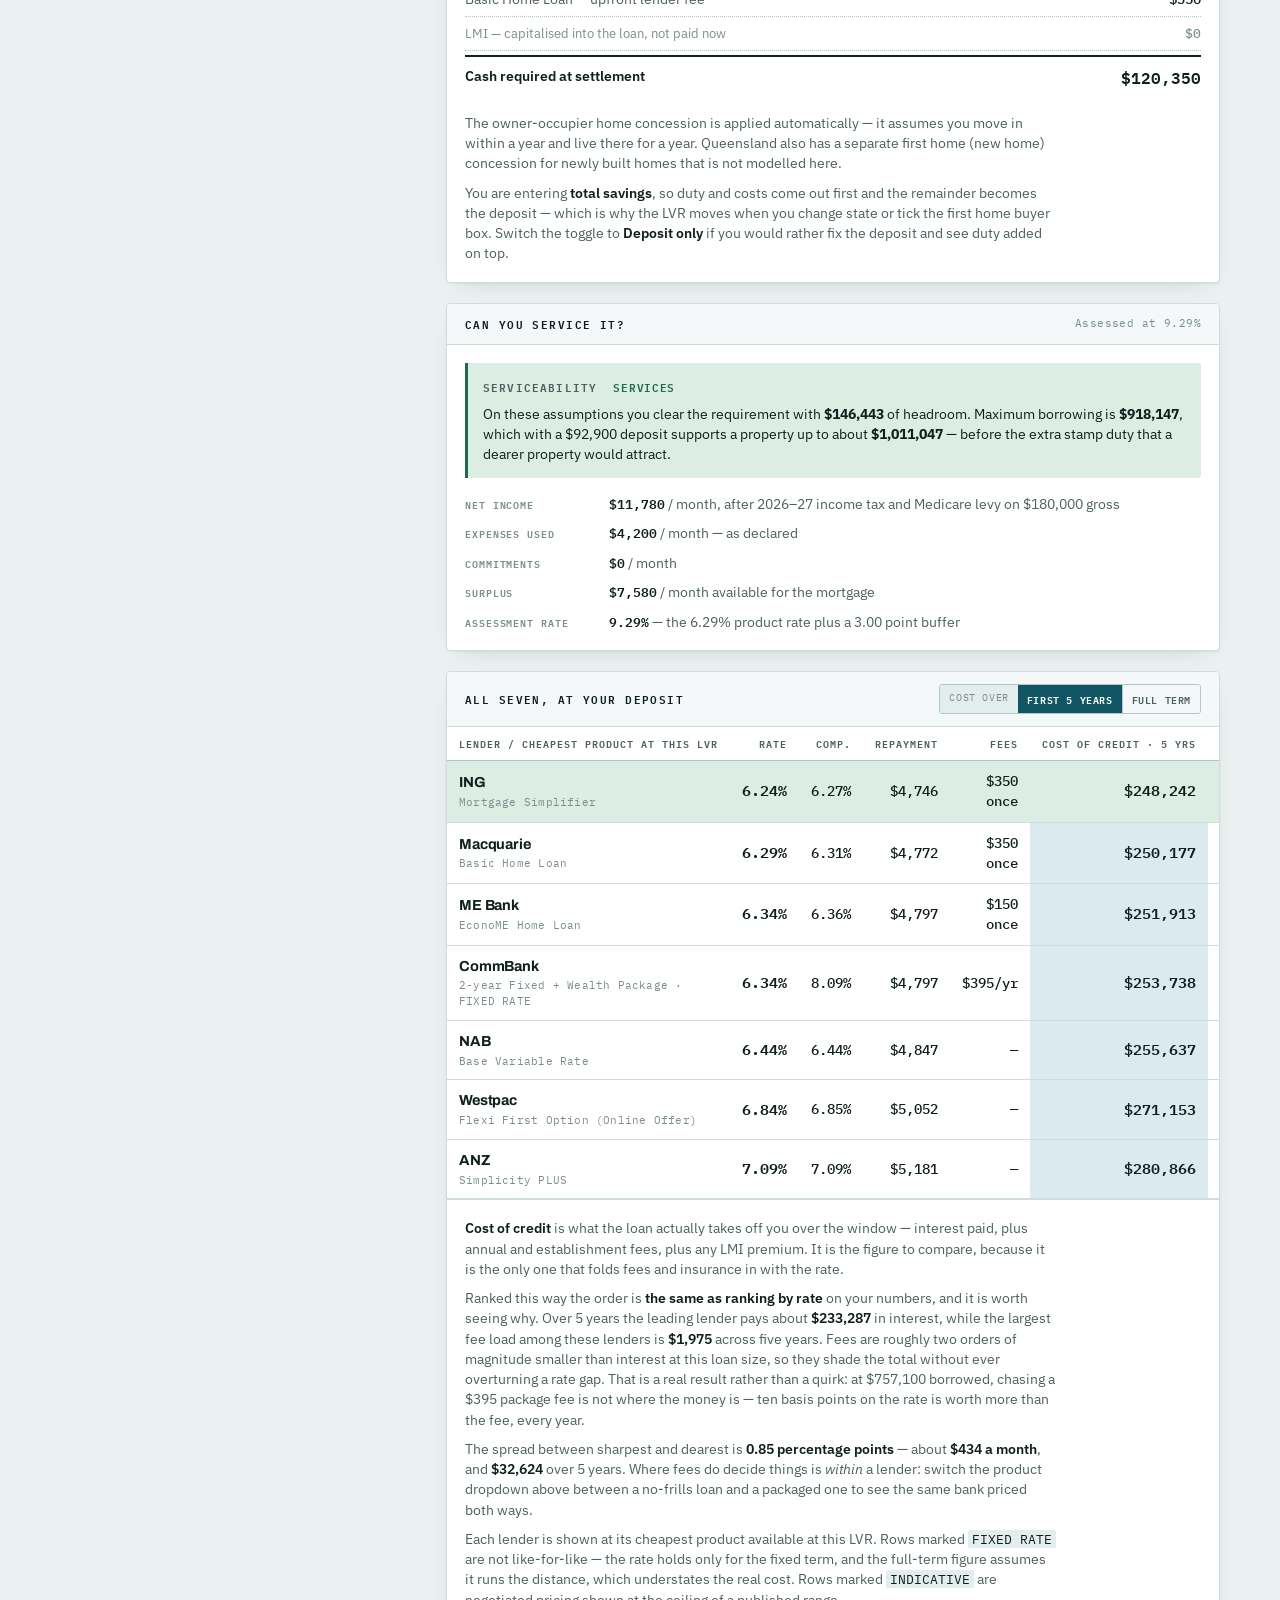
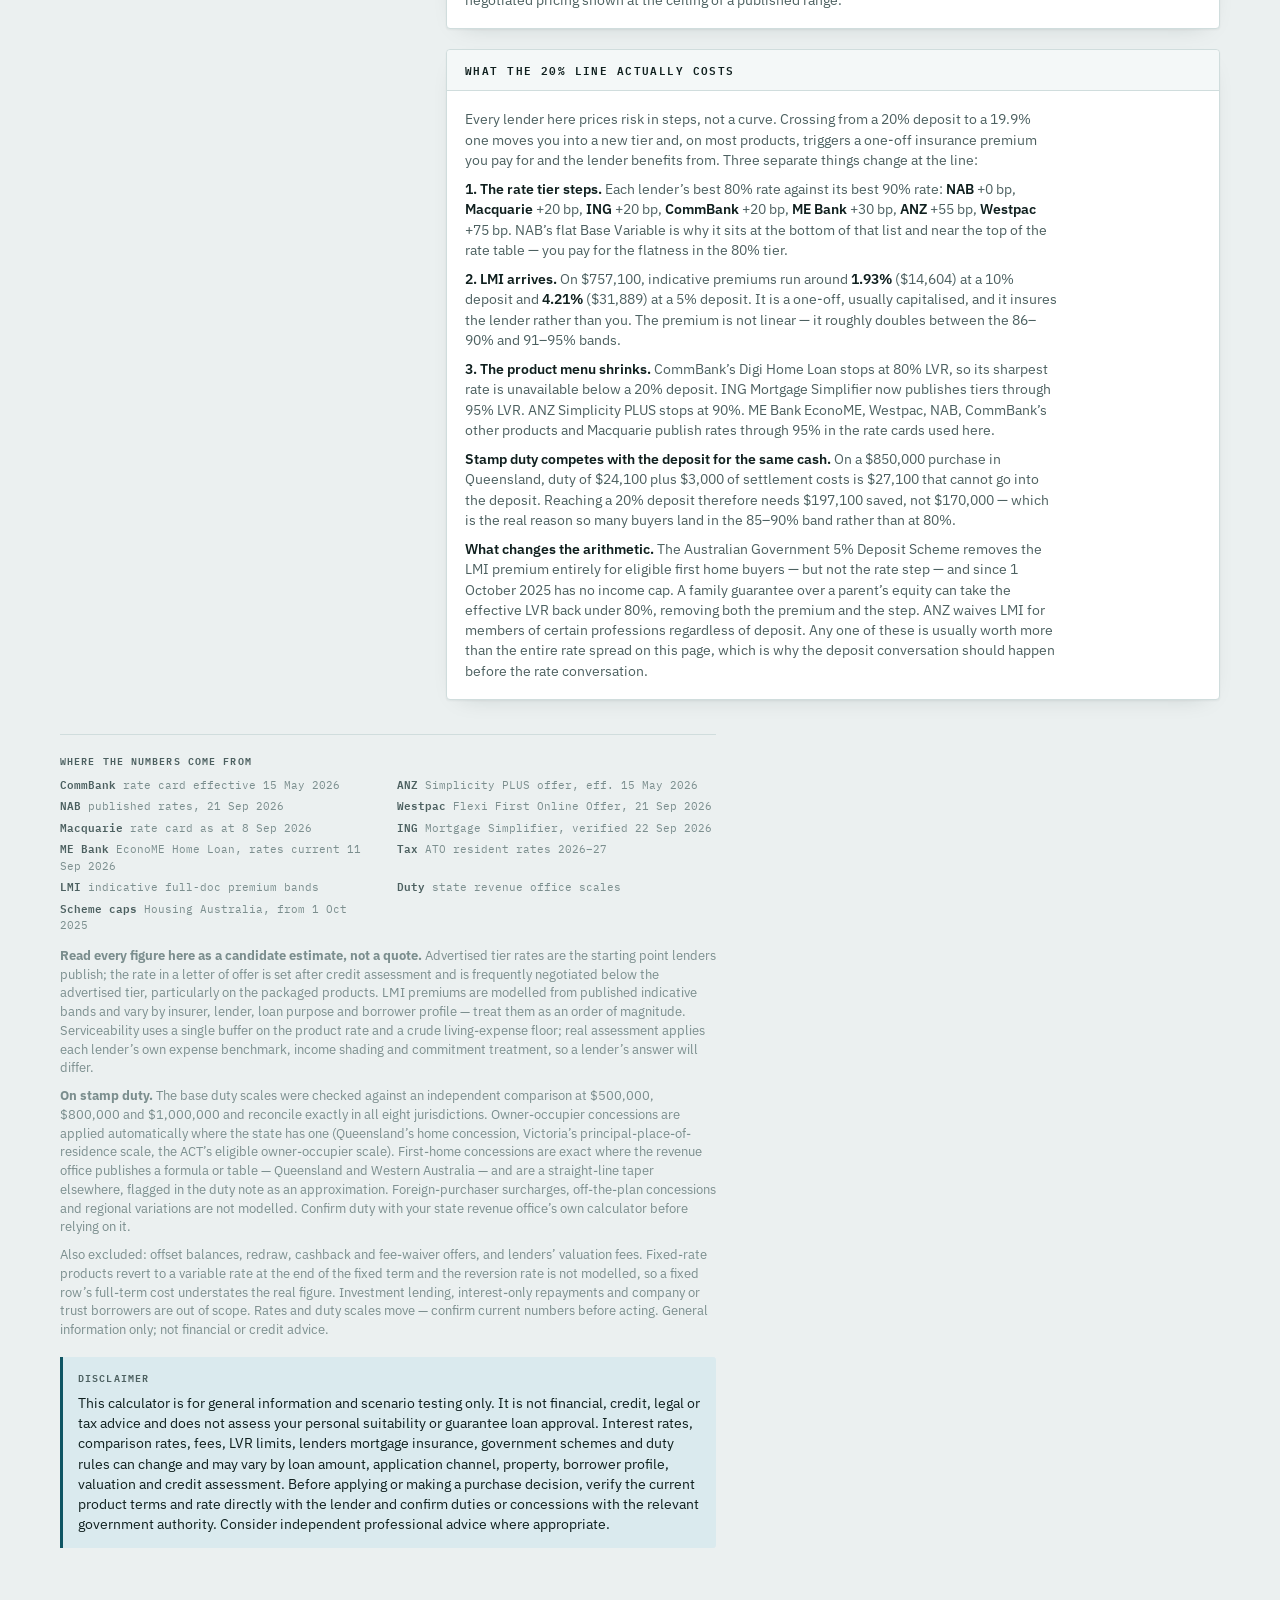
==== commit fa5b1f76: "Fix ING rates and add ME Bank" ====
--- a/home-loan-ladder/index.html
+++ b/home-loan-ladder/index.html
@@ -3,7 +3,7 @@
 <head>
 <meta charset="utf-8">
 <meta name="viewport" content="width=device-width, initial-scale=1, viewport-fit=cover">
-<meta name="description" content="Compare owner-occupier home loan rates across six Australian lenders by LVR tier, with stamp duty by state and serviceability.">
+<meta name="description" content="Compare owner-occupier home loan rates across seven Australian lenders by LVR tier, with stamp duty by state and serviceability.">
 <meta name="color-scheme" content="light dark">
 <title>Home Loan Deposit Ladder</title>
 <link rel="preconnect" href="https://fonts.gstatic.com" crossorigin>
@@ -19,7 +19,7 @@
       <span class="dot">&bull;</span>
       <span>Variable unless marked fixed</span>
       <span class="dot">&bull;</span>
-      <span>Rates 8&ndash;21 Sep 2026</span>
+      <span>Rate source dates vary by lender &mdash; see below</span>
       <span class="dot">&bull;</span>
       <span>Candidate estimate &mdash; not credit advice</span>
     </div>
@@ -201,7 +201,7 @@
 
       <section class="panel">
         <div class="panel-hd">
-          <h2>All six, at your deposit</h2>
+          <h2>All seven, at your deposit</h2>
           <div class="seg" id="sortSeg">
             <span class="lbl" style="font-family:var(--mono);font-size:10px;letter-spacing:.06em;text-transform:uppercase;color:var(--ink-3);padding:5px 9px;background:var(--surface-3)">Cost over</span>
             <button type="button" data-horizon="5" aria-pressed="true">First 5 years</button>
@@ -245,7 +245,8 @@
       <li><b>NAB</b> published rates, 21 Sep 2026</li>
       <li><b>Westpac</b> Flexi First Online Offer, 21 Sep 2026</li>
       <li><b>Macquarie</b> rate card as at 8 Sep 2026</li>
-      <li><b>ING</b> Mortgage Simplifier, 17 Sep 2026</li>
+      <li><b>ING</b> Mortgage Simplifier, verified 22 Sep 2026</li>
+      <li><b>ME Bank</b> EconoME Home Loan, rates current 11 Sep 2026</li>
       <li><b>Tax</b> ATO resident rates 2026&ndash;27</li>
       <li><b>LMI</b> indicative full-doc premium bands</li>
       <li><b>Duty</b> state revenue office scales</li>
@@ -254,6 +255,10 @@
     <p><strong>Read every figure here as a candidate estimate, not a quote.</strong> Advertised tier rates are the starting point lenders publish; the rate in a letter of offer is set after credit assessment and is frequently negotiated below the advertised tier, particularly on the packaged products. LMI premiums are modelled from published indicative bands and vary by insurer, lender, loan purpose and borrower profile &mdash; treat them as an order of magnitude. Serviceability uses a single buffer on the product rate and a crude living-expense floor; real assessment applies each lender&rsquo;s own expense benchmark, income shading and commitment treatment, so a lender&rsquo;s answer will differ.</p>
     <p><strong>On stamp duty.</strong> The base duty scales were checked against an independent comparison at $500,000, $800,000 and $1,000,000 and reconcile exactly in all eight jurisdictions. Owner-occupier concessions are applied automatically where the state has one (Queensland&rsquo;s home concession, Victoria&rsquo;s principal-place-of-residence scale, the ACT&rsquo;s eligible owner-occupier scale). First-home concessions are exact where the revenue office publishes a formula or table &mdash; Queensland and Western Australia &mdash; and are a straight-line taper elsewhere, flagged in the duty note as an approximation. Foreign-purchaser surcharges, off-the-plan concessions and regional variations are not modelled. Confirm duty with your state revenue office&rsquo;s own calculator before relying on it.</p>
     <p>Also excluded: offset balances, redraw, cashback and fee-waiver offers, and lenders&rsquo; valuation fees. Fixed-rate products revert to a variable rate at the end of the fixed term and the reversion rate is not modelled, so a fixed row&rsquo;s full-term cost understates the real figure. Investment lending, interest-only repayments and company or trust borrowers are out of scope. Rates and duty scales move &mdash; confirm current numbers before acting. General information only; not financial or credit advice.</p>
+    <div class="callout info" style="margin-top:18px">
+      <h3>Disclaimer</h3>
+      <p>This calculator is for general information and scenario testing only. It is not financial, credit, legal or tax advice and does not assess your personal suitability or guarantee loan approval. Interest rates, comparison rates, fees, LVR limits, lenders mortgage insurance, government schemes and duty rules can change and may vary by loan amount, application channel, property, borrower profile, valuation and credit assessment. Before applying or making a purchase decision, verify the current product terms and rate directly with the lender and confirm duties or concessions with the relevant government authority. Consider independent professional advice where appropriate.</p>
+    </div>
   </footer>
 </div>
 
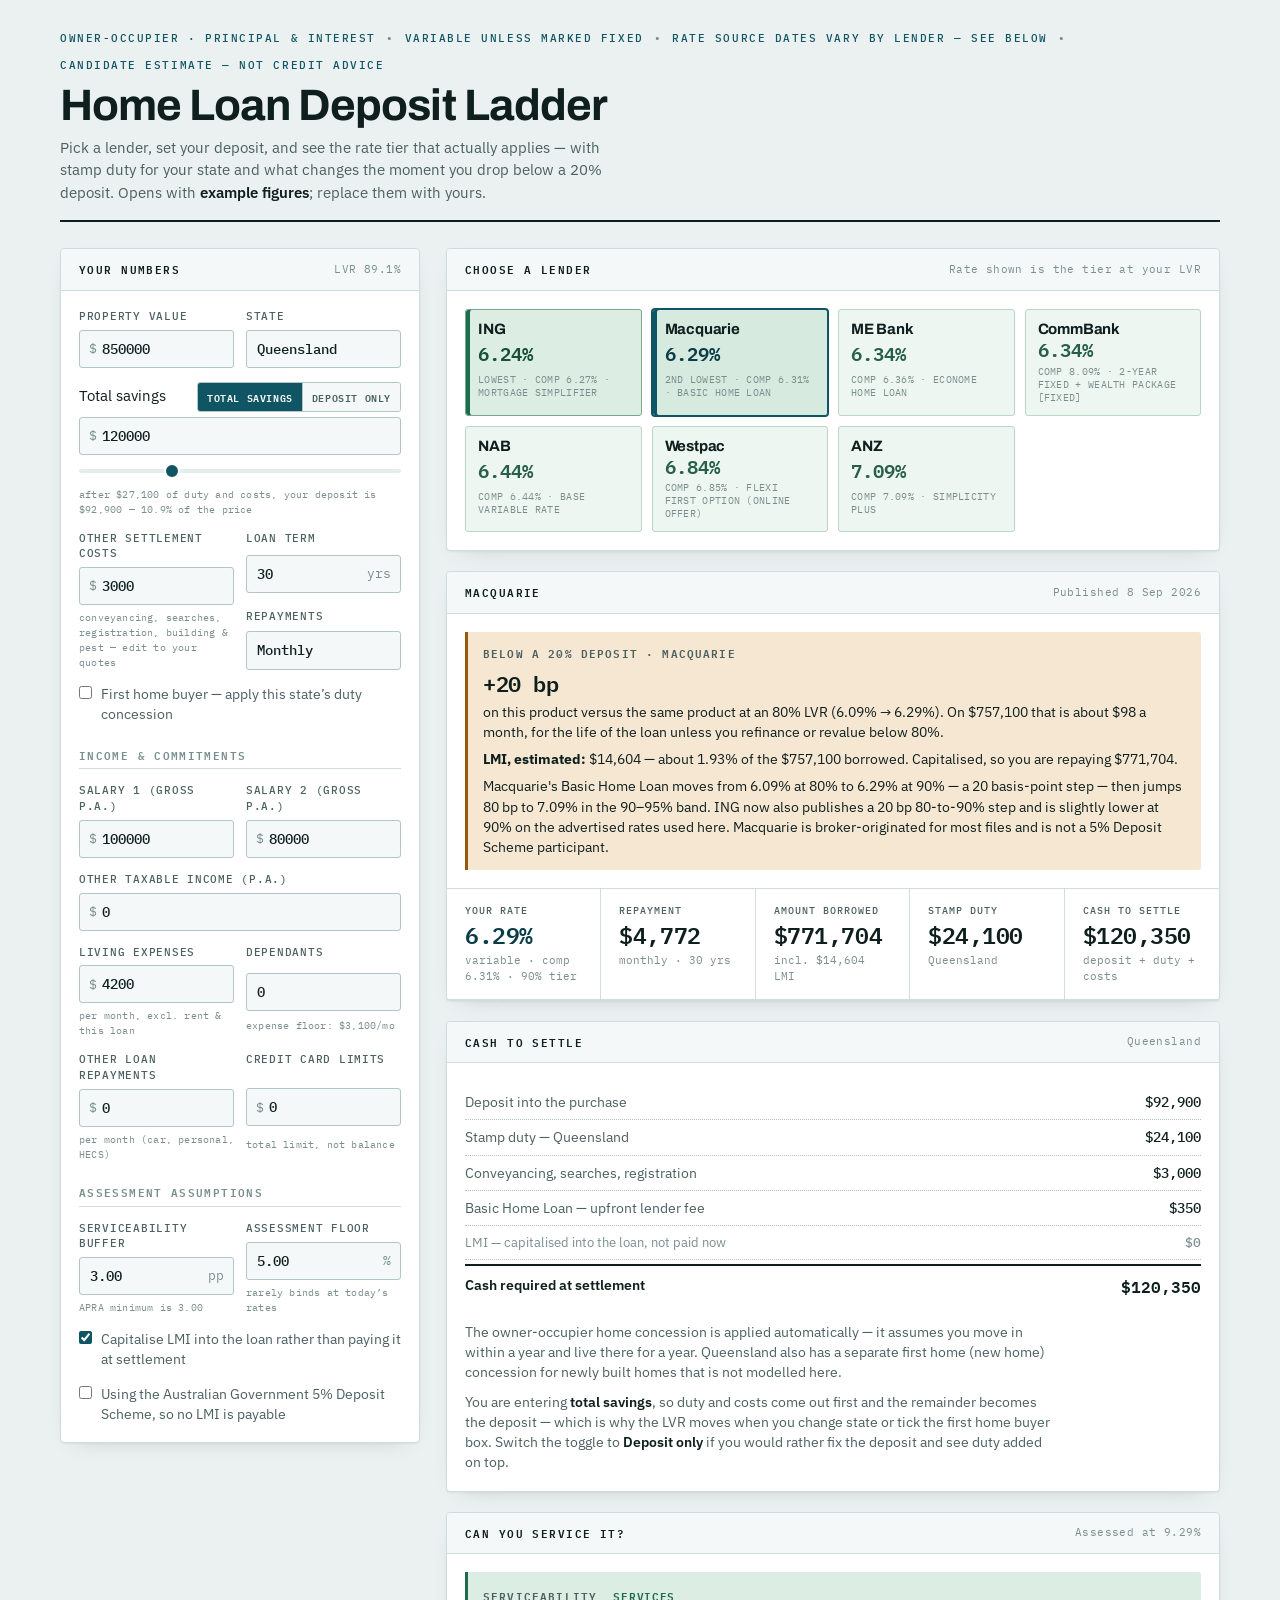
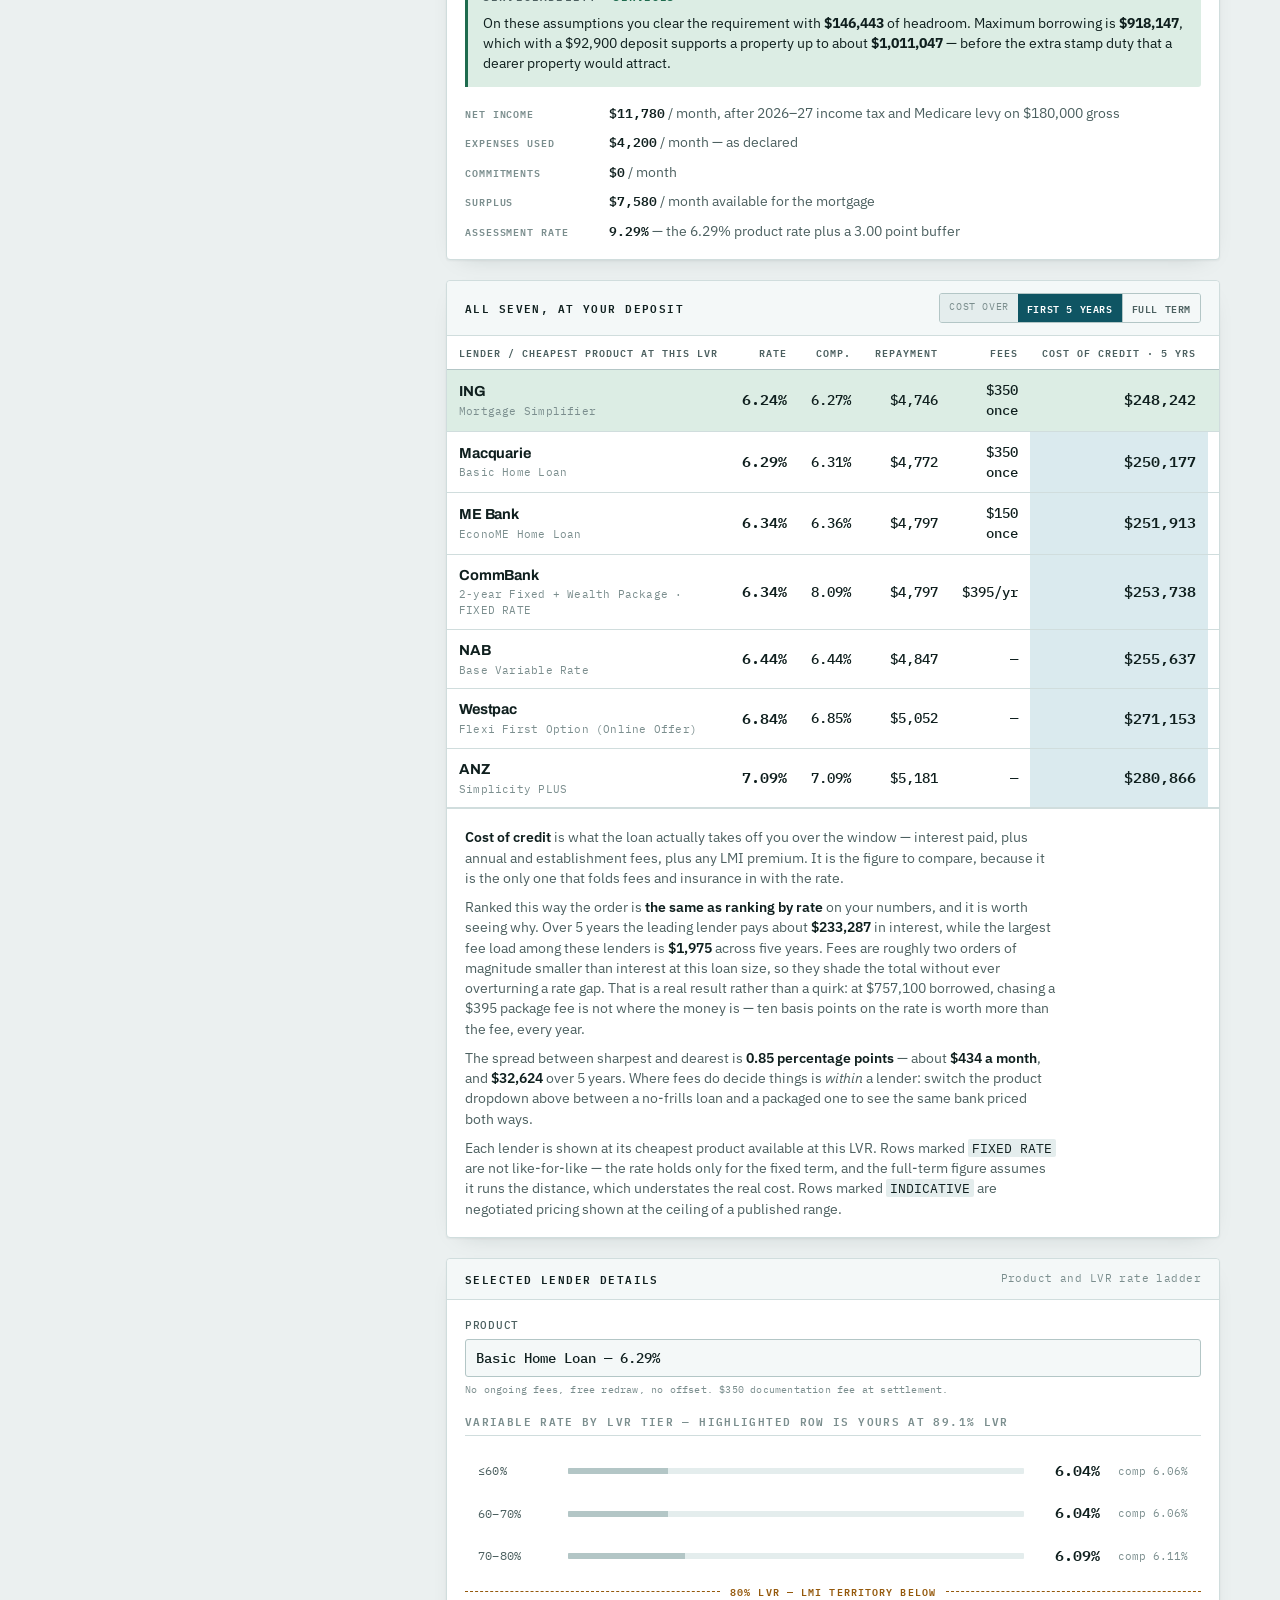
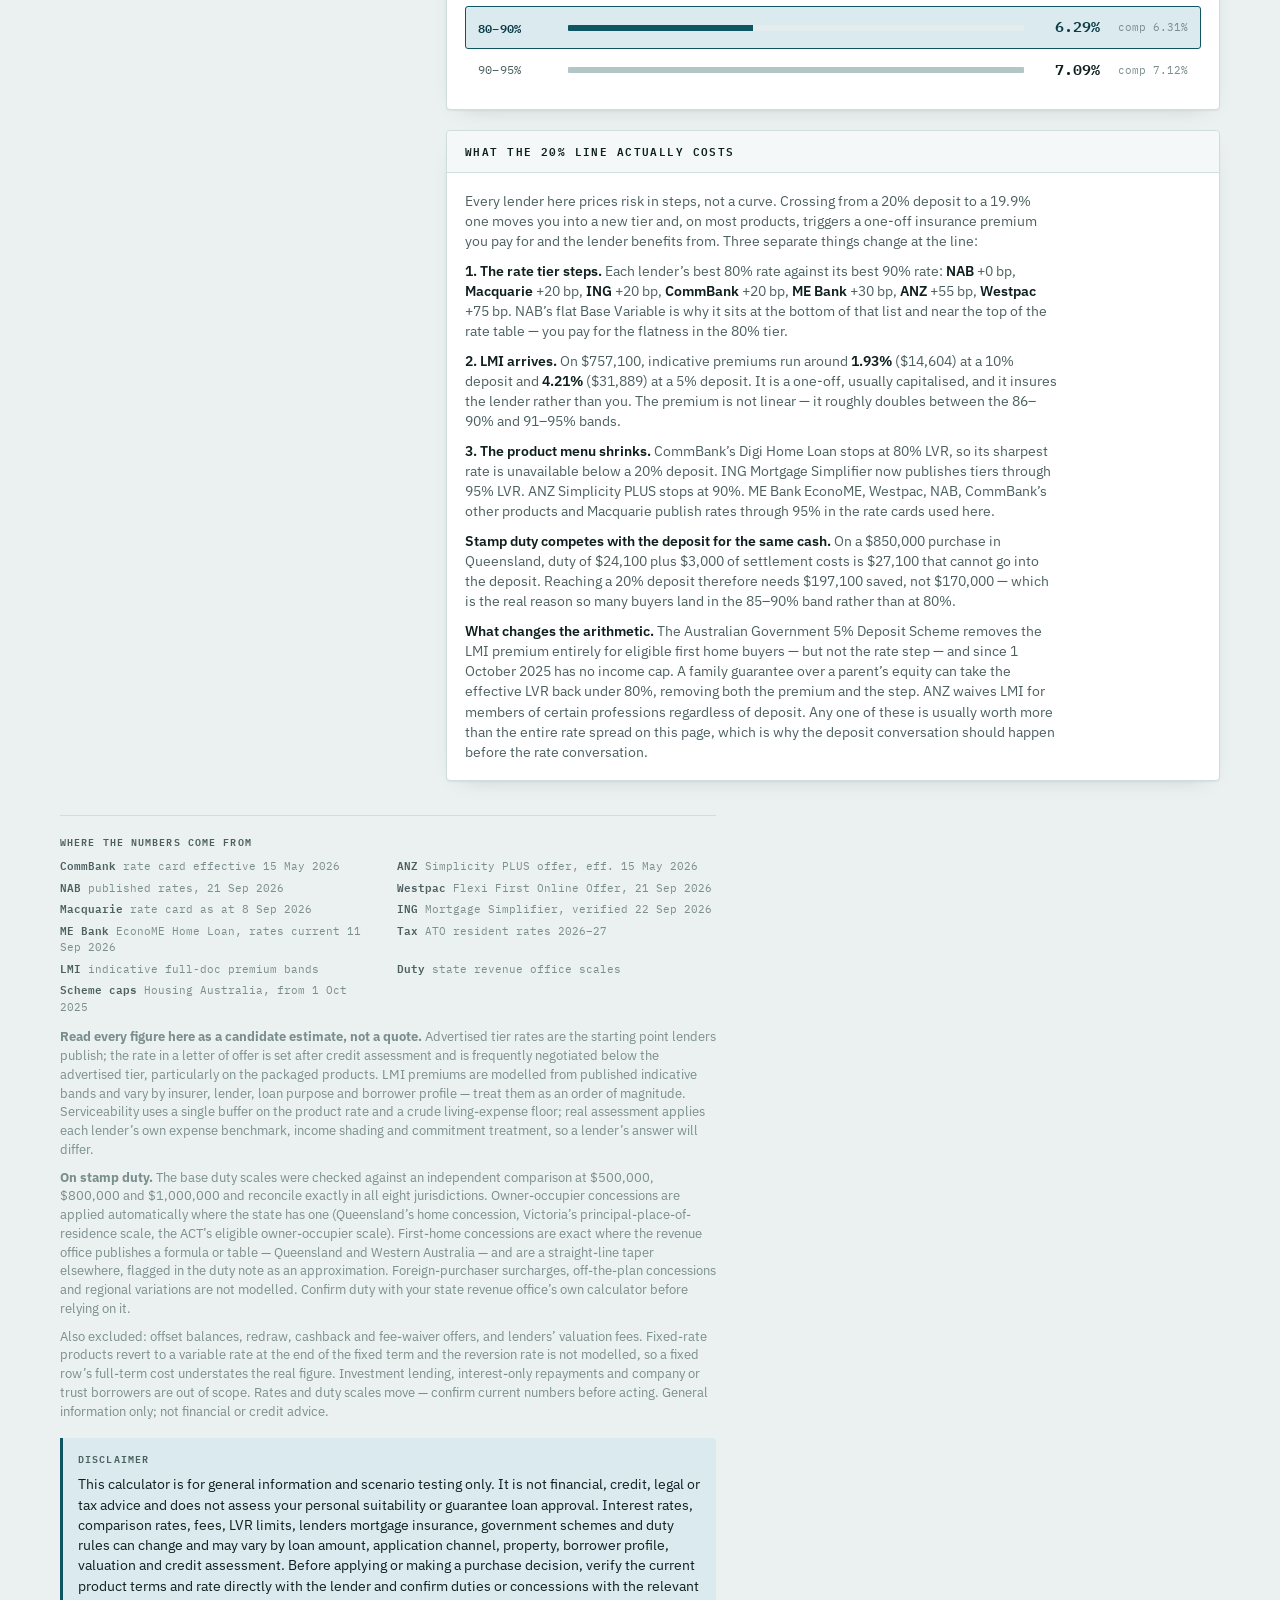
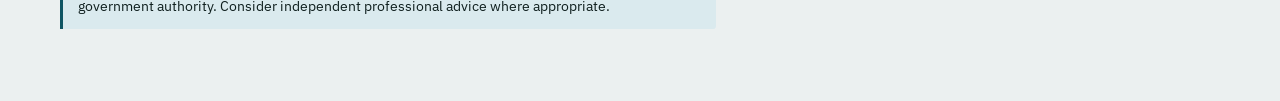
==== commit b902e7d5: "Reorder lender decision flow" ====
--- a/home-loan-ladder/index.html
+++ b/home-loan-ladder/index.html
@@ -169,16 +169,7 @@
       <section class="panel">
         <div class="panel-hd"><h2 id="selHd">Selected lender</h2><span class="note" id="selAsOf">&mdash;</span></div>
         <div class="panel-bd">
-          <div class="field" style="margin-bottom:16px">
-            <label for="product">Product</label>
-            <select id="product"></select>
-            <div class="hint" id="productBlurb">&mdash;</div>
-          </div>
-
-          <div class="sub-hd" style="margin-top:0" id="ladderHd">Rate by LVR tier</div>
-          <div class="ladder" id="ladder"></div>
-
-          <div id="lowDepositBox" style="margin-top:18px"></div>
+          <div id="lowDepositBox"></div>
         </div>
         <div class="verdict" id="verdict"></div>
       </section>
@@ -226,6 +217,20 @@
         </div>
         <div class="panel-bd" style="border-top:1px solid var(--line)">
           <div class="prose" id="cmpNote"></div>
+        </div>
+      </section>
+
+      <section class="panel">
+        <div class="panel-hd"><h2>Selected lender details</h2><span class="note">Product and LVR rate ladder</span></div>
+        <div class="panel-bd">
+          <div class="field" style="margin-bottom:16px">
+            <label for="product">Product</label>
+            <select id="product"></select>
+            <div class="hint" id="productBlurb">&mdash;</div>
+          </div>
+
+          <div class="sub-hd" style="margin-top:0" id="ladderHd">Rate by LVR tier</div>
+          <div class="ladder" id="ladder"></div>
         </div>
       </section>
 
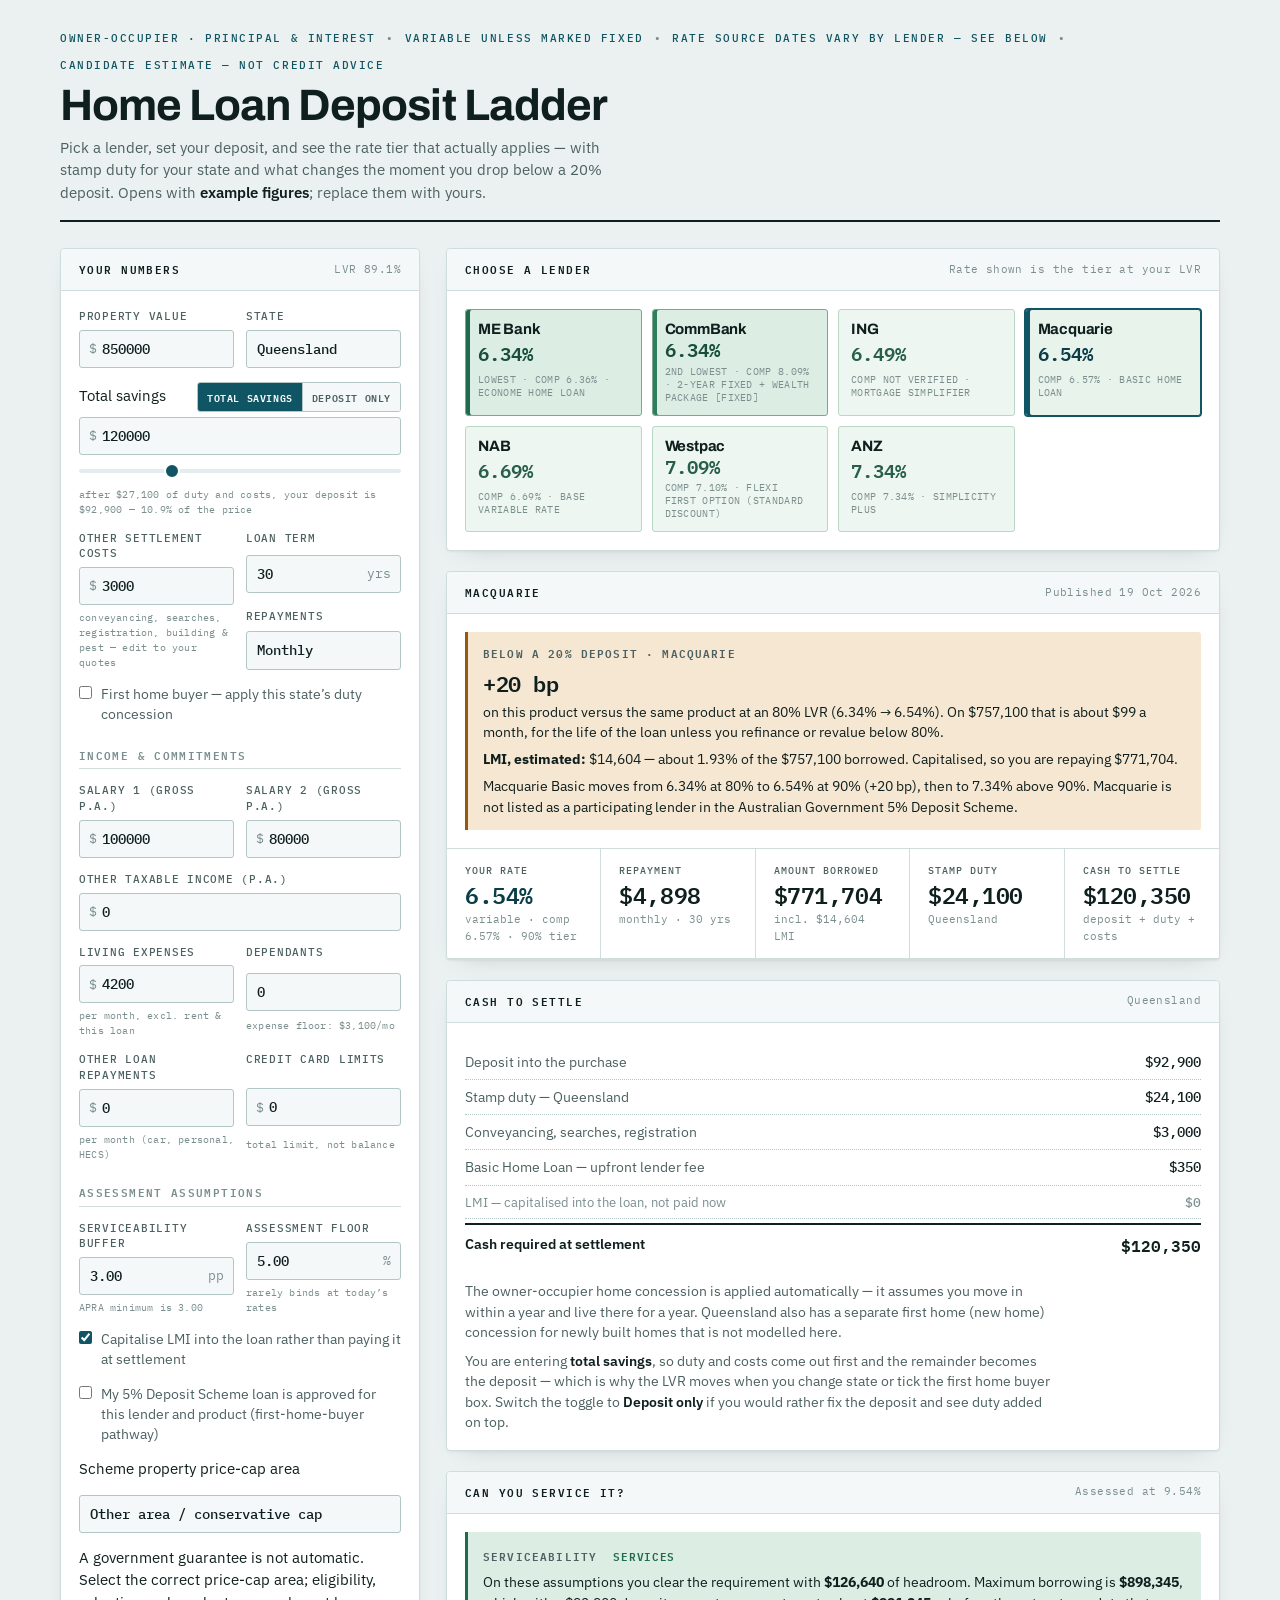
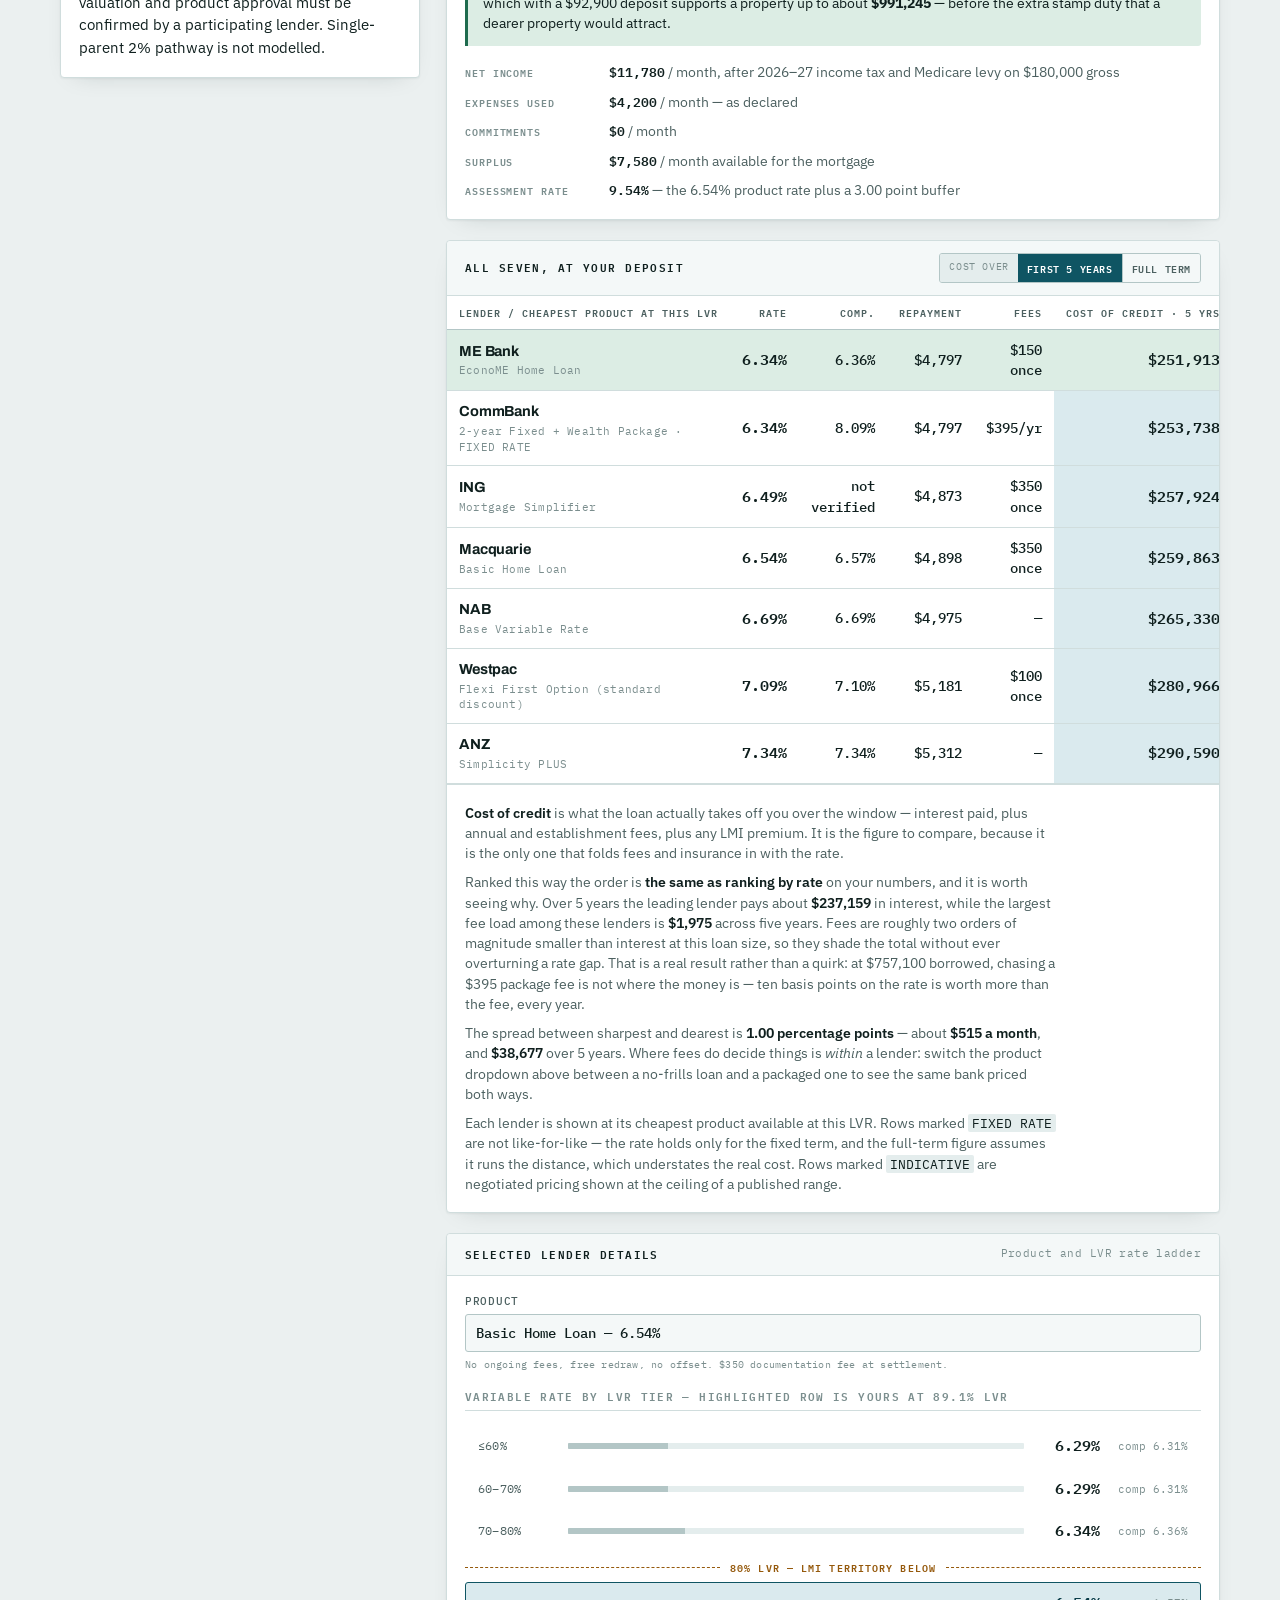
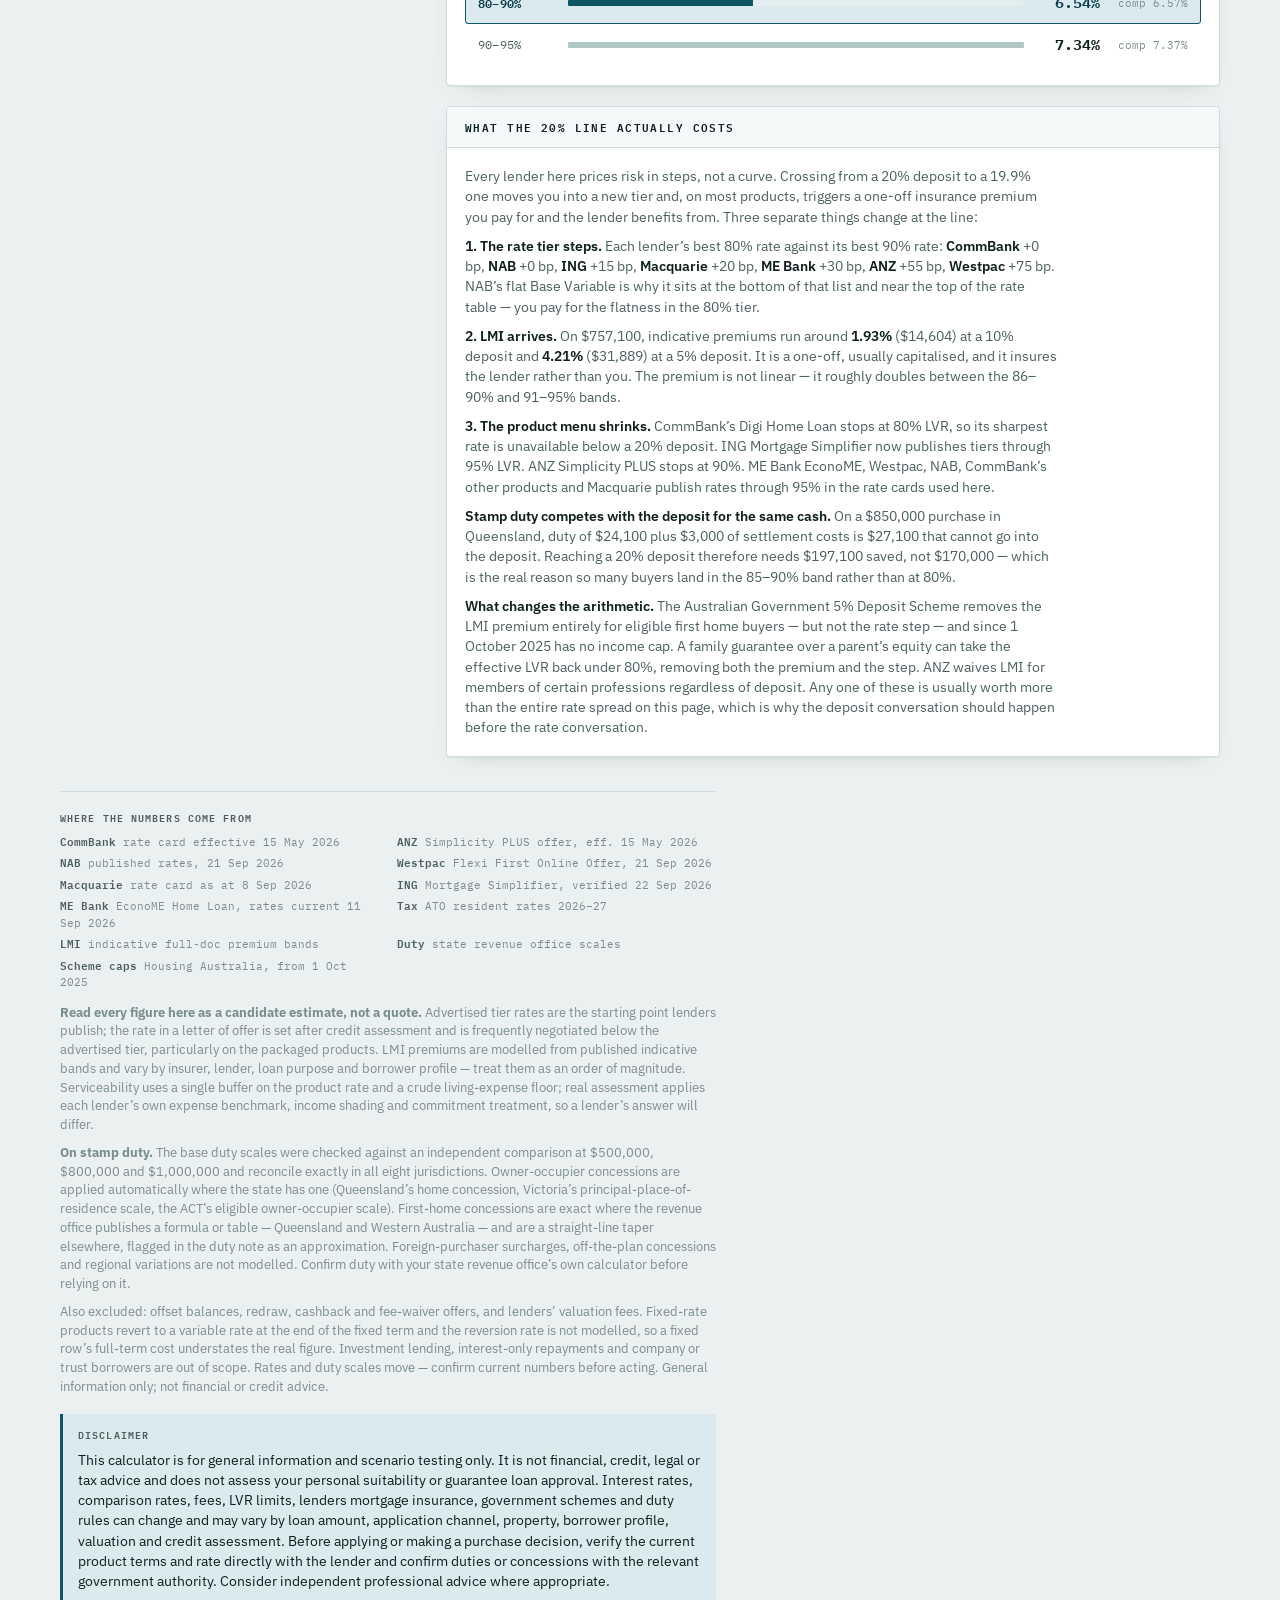
==== commit 3ef2956d: "Clarify scheme approval and add location-based property cap selection" ====
--- a/home-loan-ladder/index.html
+++ b/home-loan-ladder/index.html
@@ -149,7 +149,10 @@
               </div>
             </div>
             <label class="checkline"><input type="checkbox" id="capLmi" checked> Capitalise LMI into the loan rather than paying it at settlement</label>
-            <label class="checkline"><input type="checkbox" id="scheme"> Using the Australian Government 5% Deposit Scheme, so no LMI is payable</label>
+            <label class="checkline"><input type="checkbox" id="scheme"> My 5% Deposit Scheme loan is approved for this lender and product (first-home-buyer pathway)</label>
+            <label for="schemeArea">Scheme property price-cap area</label>
+            <select id="schemeArea"><option value="other">Other area / conservative cap</option><option value="metro">Capital city or designated regional centre</option></select>
+            <div class="hint">A government guarantee is not automatic. Select the correct price-cap area; eligibility, valuation and product approval must be confirmed by a participating lender. Single-parent 2% pathway is not modelled.</div>
           </div>
 
         </div>
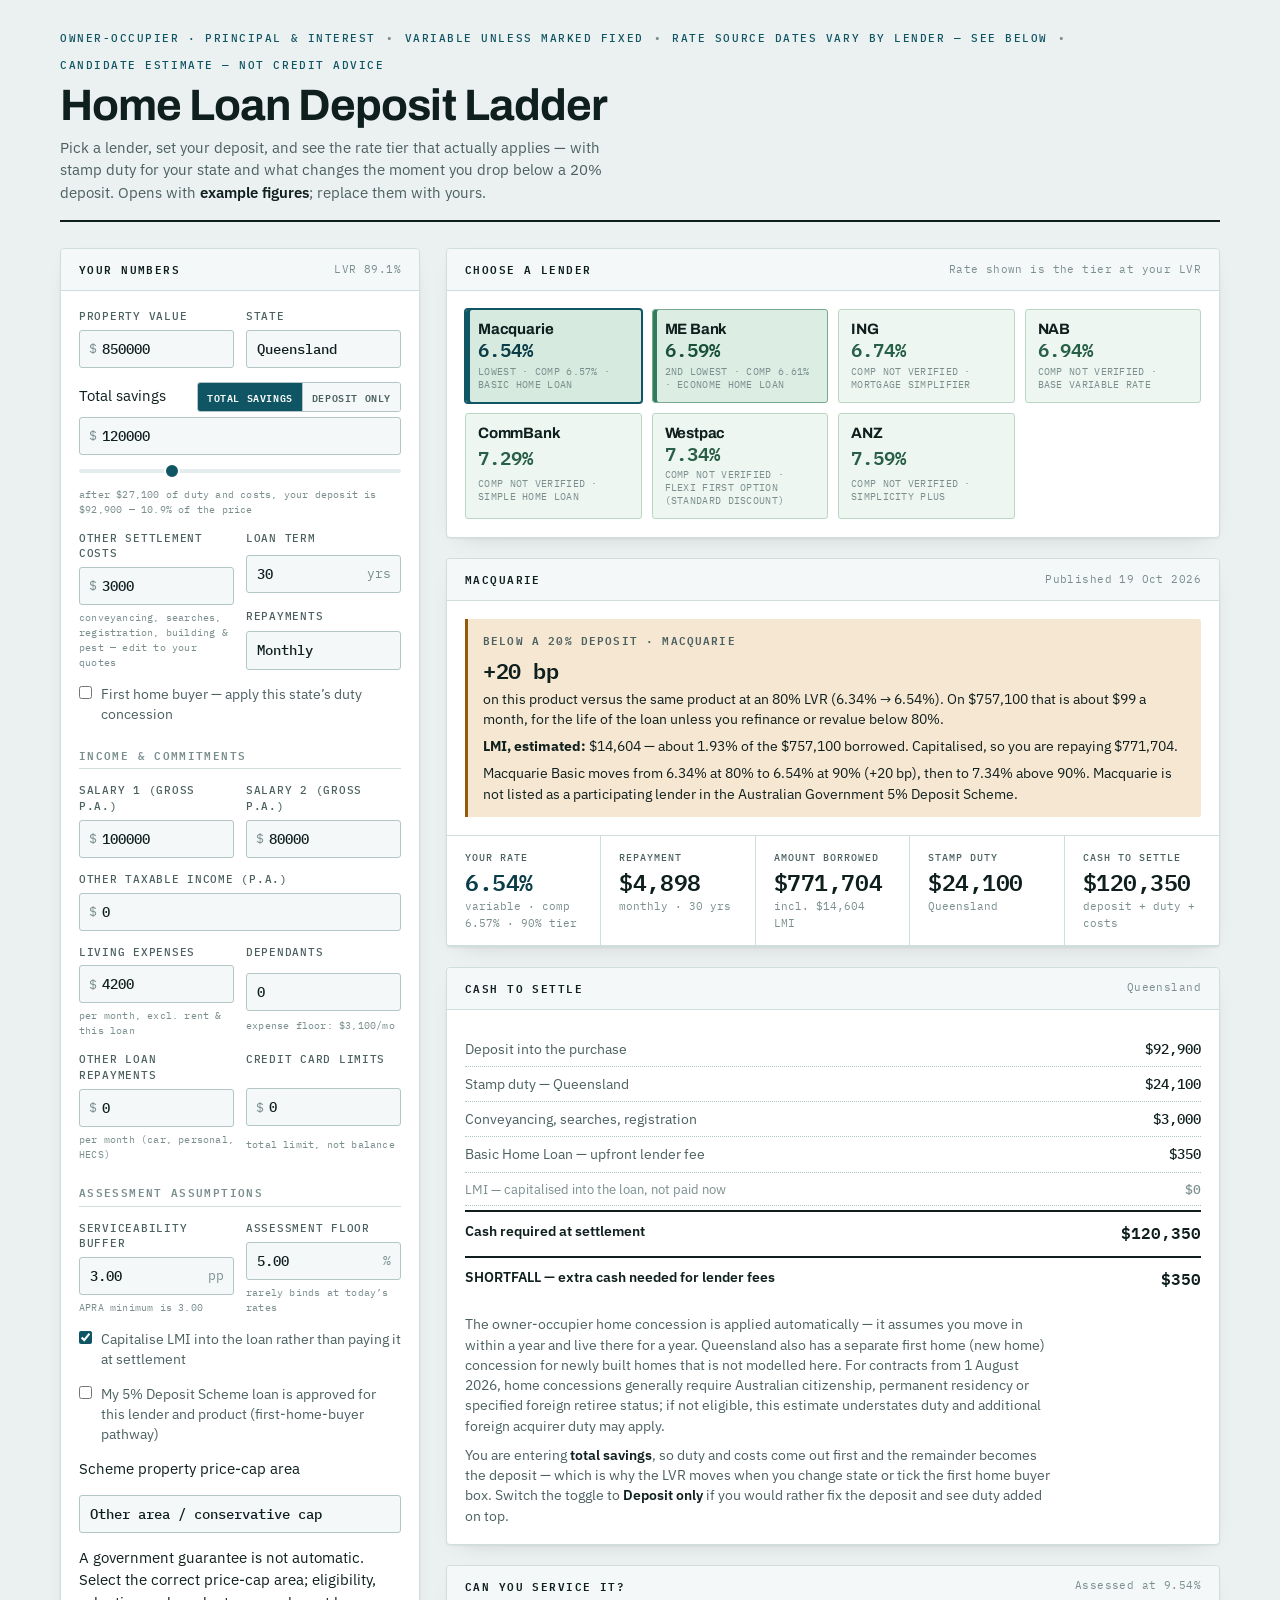
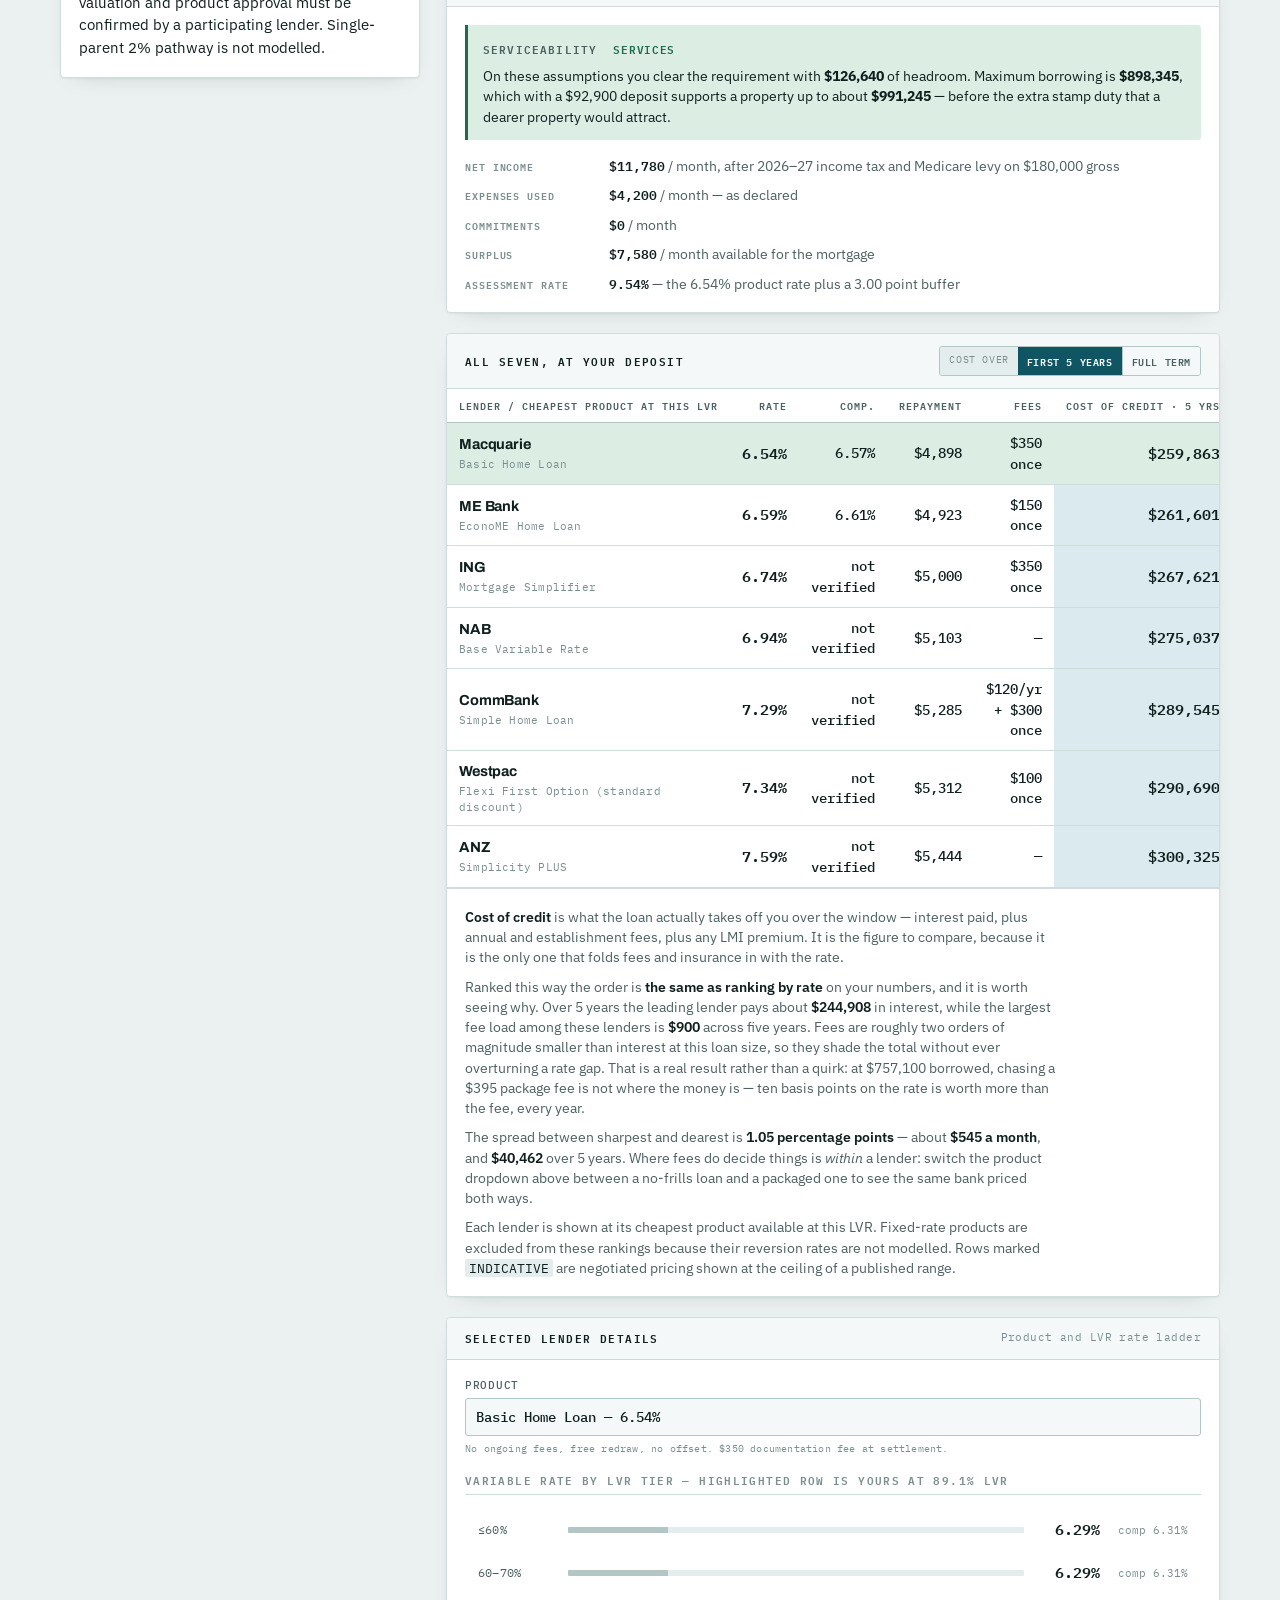
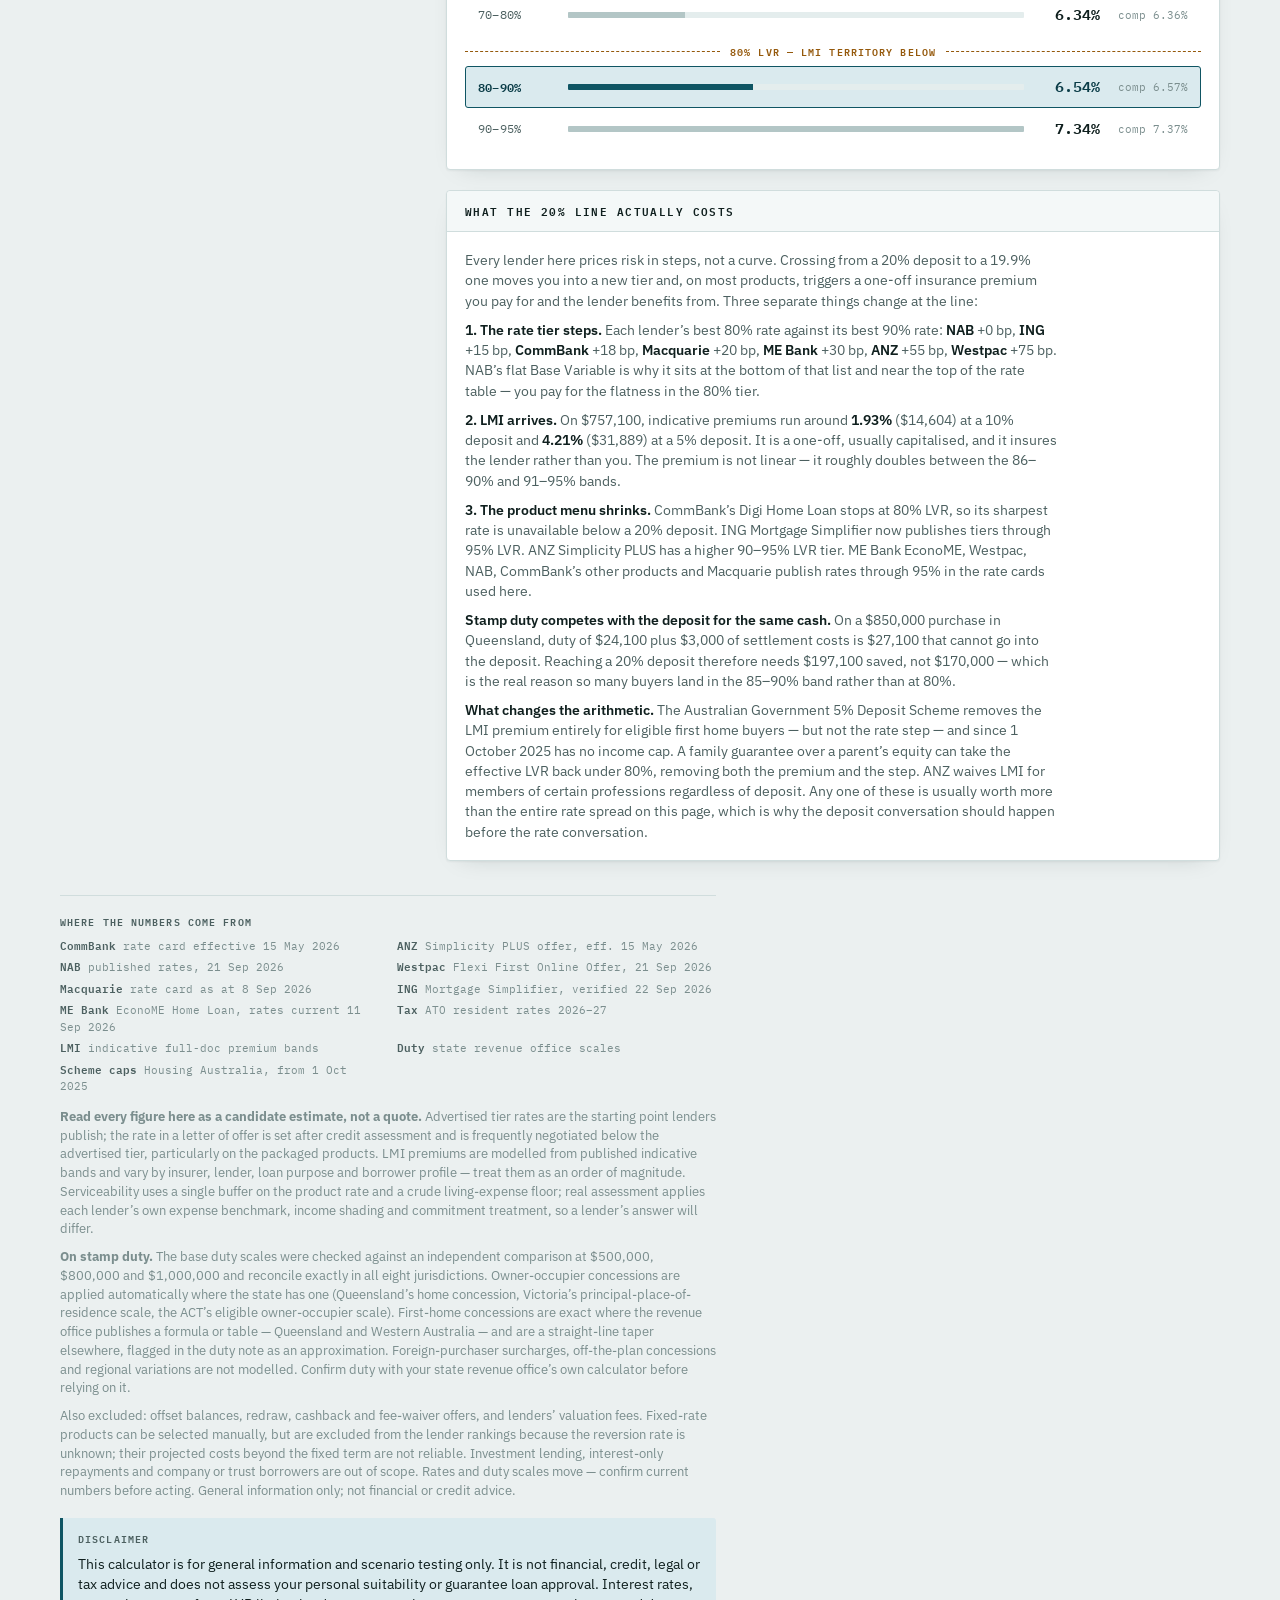
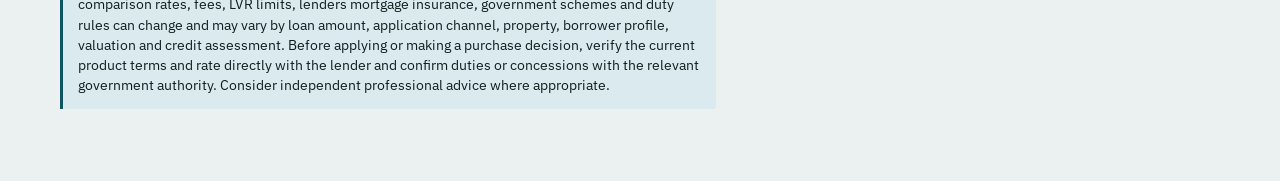
==== commit 1c038c03: "Fix variable-only rankings, show lender-fee cash shortfalls, and refresh assets" ====
--- a/home-loan-ladder/index.html
+++ b/home-loan-ladder/index.html
@@ -262,7 +262,7 @@
     </ul>
     <p><strong>Read every figure here as a candidate estimate, not a quote.</strong> Advertised tier rates are the starting point lenders publish; the rate in a letter of offer is set after credit assessment and is frequently negotiated below the advertised tier, particularly on the packaged products. LMI premiums are modelled from published indicative bands and vary by insurer, lender, loan purpose and borrower profile &mdash; treat them as an order of magnitude. Serviceability uses a single buffer on the product rate and a crude living-expense floor; real assessment applies each lender&rsquo;s own expense benchmark, income shading and commitment treatment, so a lender&rsquo;s answer will differ.</p>
     <p><strong>On stamp duty.</strong> The base duty scales were checked against an independent comparison at $500,000, $800,000 and $1,000,000 and reconcile exactly in all eight jurisdictions. Owner-occupier concessions are applied automatically where the state has one (Queensland&rsquo;s home concession, Victoria&rsquo;s principal-place-of-residence scale, the ACT&rsquo;s eligible owner-occupier scale). First-home concessions are exact where the revenue office publishes a formula or table &mdash; Queensland and Western Australia &mdash; and are a straight-line taper elsewhere, flagged in the duty note as an approximation. Foreign-purchaser surcharges, off-the-plan concessions and regional variations are not modelled. Confirm duty with your state revenue office&rsquo;s own calculator before relying on it.</p>
-    <p>Also excluded: offset balances, redraw, cashback and fee-waiver offers, and lenders&rsquo; valuation fees. Fixed-rate products revert to a variable rate at the end of the fixed term and the reversion rate is not modelled, so a fixed row&rsquo;s full-term cost understates the real figure. Investment lending, interest-only repayments and company or trust borrowers are out of scope. Rates and duty scales move &mdash; confirm current numbers before acting. General information only; not financial or credit advice.</p>
+    <p>Also excluded: offset balances, redraw, cashback and fee-waiver offers, and lenders&rsquo; valuation fees. Fixed-rate products can be selected manually, but are excluded from the lender rankings because the reversion rate is unknown; their projected costs beyond the fixed term are not reliable. Investment lending, interest-only repayments and company or trust borrowers are out of scope. Rates and duty scales move &mdash; confirm current numbers before acting. General information only; not financial or credit advice.</p>
     <div class="callout info" style="margin-top:18px">
       <h3>Disclaimer</h3>
       <p>This calculator is for general information and scenario testing only. It is not financial, credit, legal or tax advice and does not assess your personal suitability or guarantee loan approval. Interest rates, comparison rates, fees, LVR limits, lenders mortgage insurance, government schemes and duty rules can change and may vary by loan amount, application channel, property, borrower profile, valuation and credit assessment. Before applying or making a purchase decision, verify the current product terms and rate directly with the lender and confirm duties or concessions with the relevant government authority. Consider independent professional advice where appropriate.</p>
@@ -270,11 +270,11 @@
   </footer>
 </div>
 
-<script src="rates.js"></script>
-<script src="duty.js"></script>
-<script src="core.js"></script>
-<script src="render.js"></script>
-<script src="comparison.js"></script>
-<script src="init.js"></script>
+<script src="rates.js?v=20261122b"></script>
+<script src="duty.js?v=20261122b"></script>
+<script src="core.js?v=20261122b"></script>
+<script src="render.js?v=20261122b"></script>
+<script src="comparison.js?v=20261122b"></script>
+<script src="init.js?v=20261122b"></script>
 </body>
 </html>
